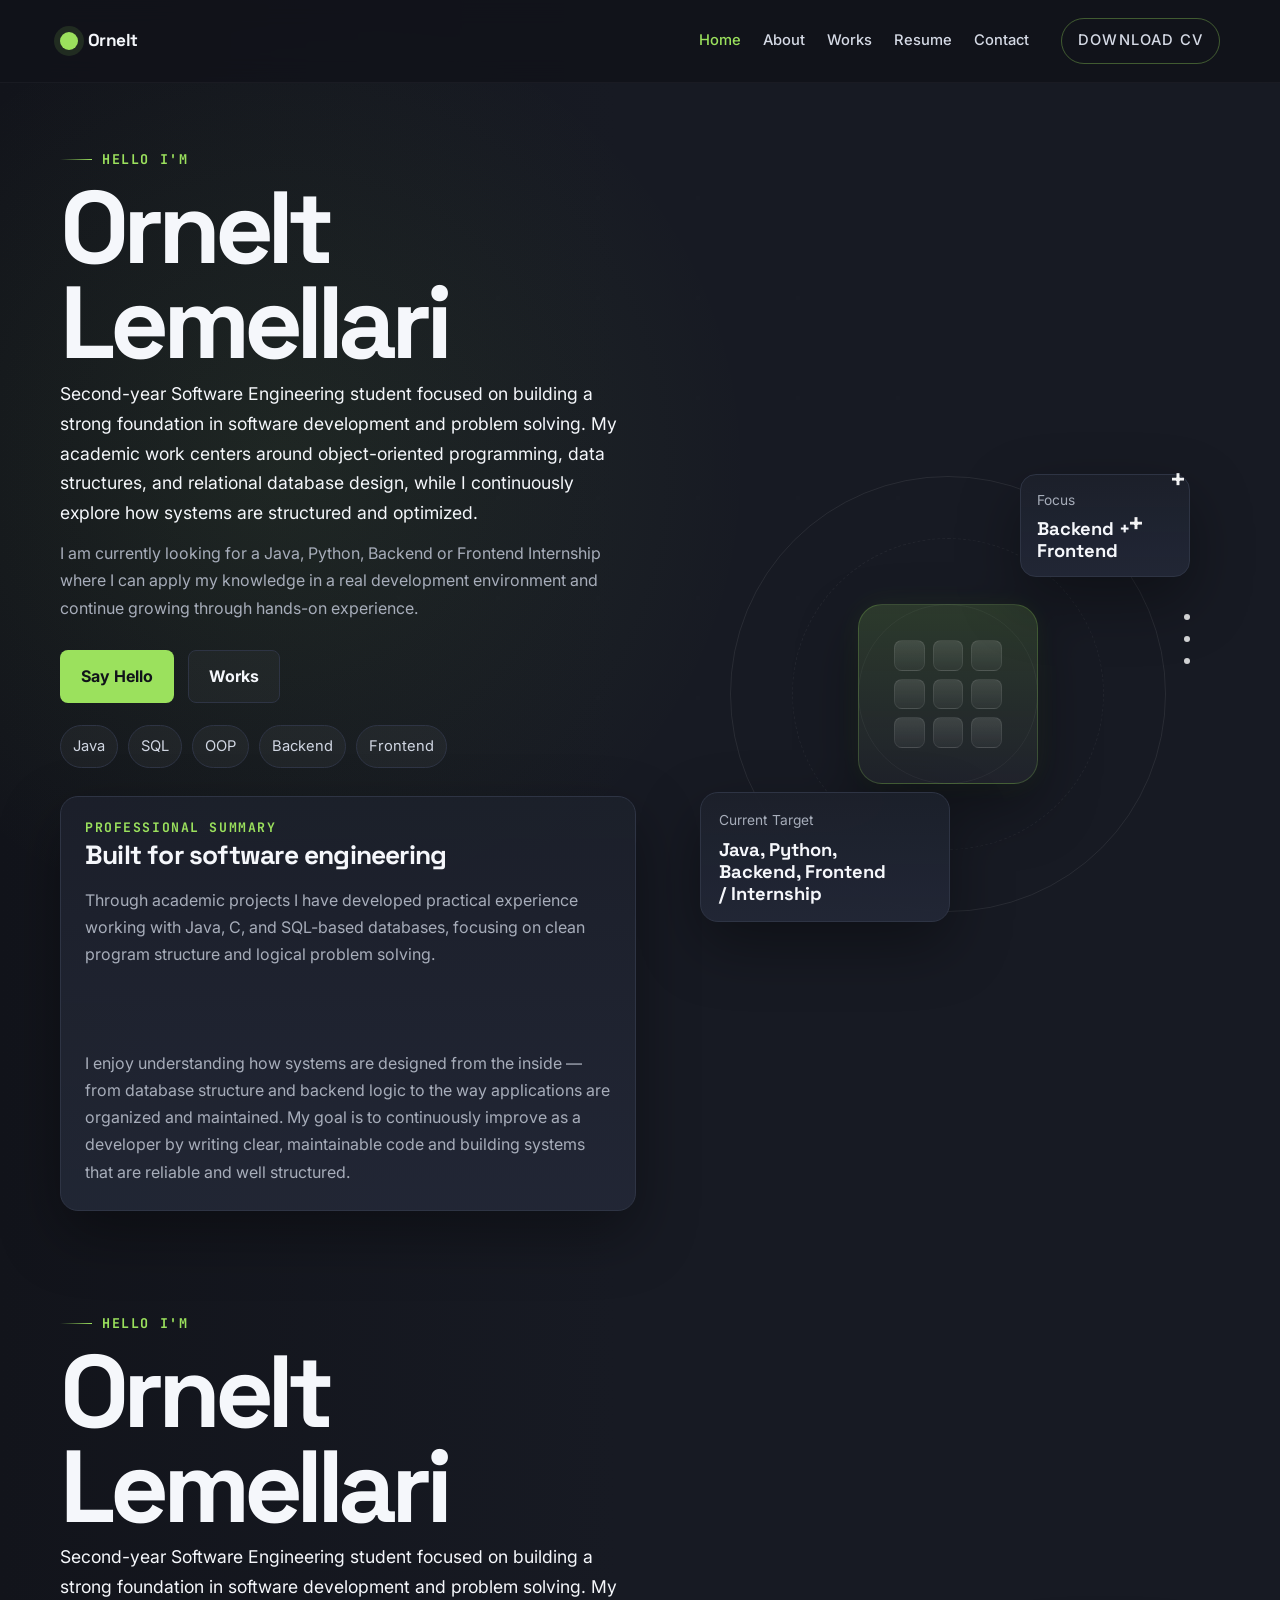
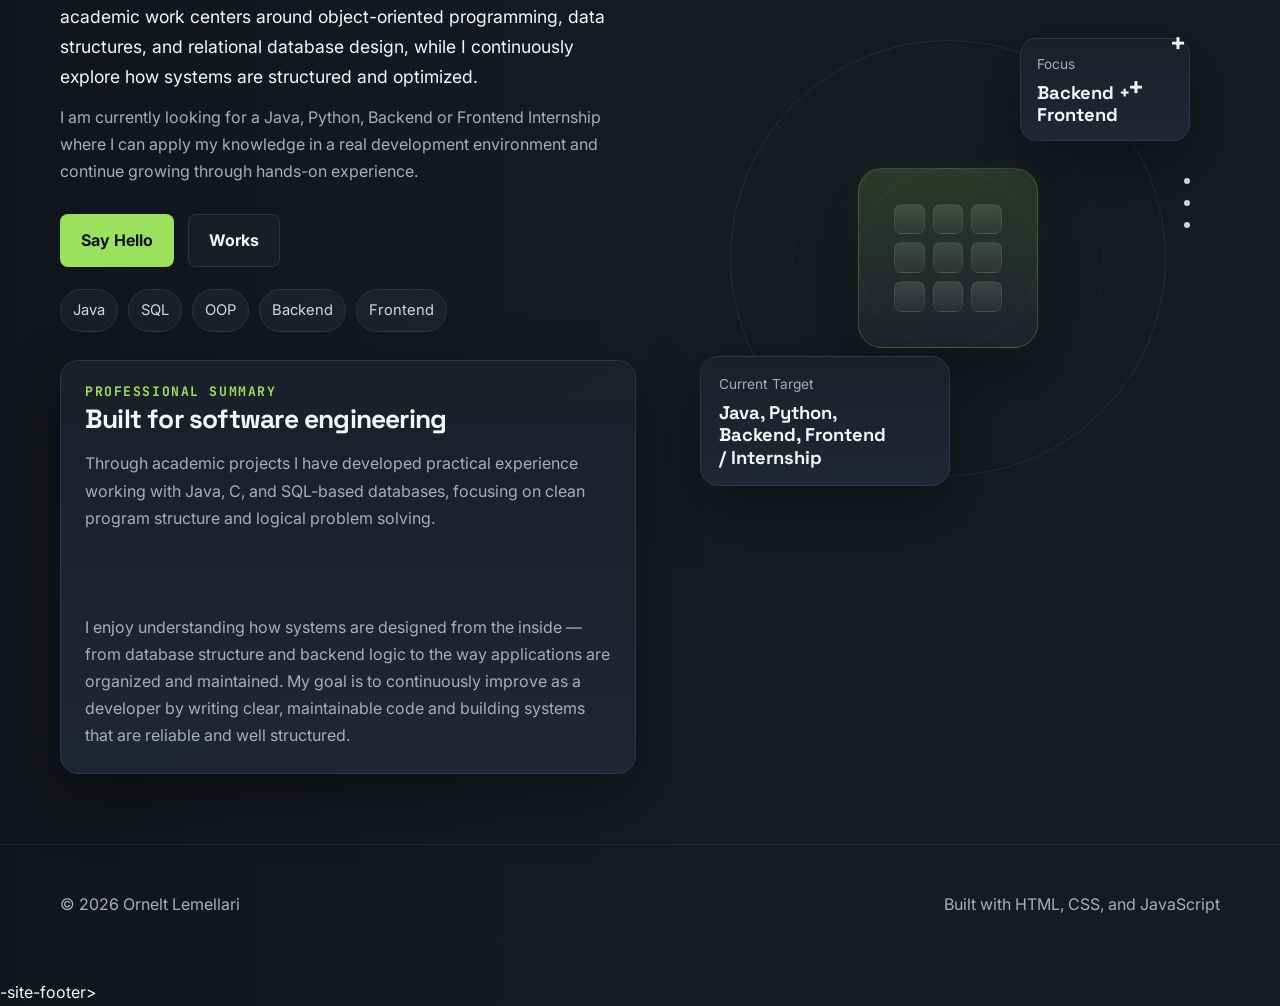
==== index.html @ 7e1f36fd "Add files via upload" ====
<!doctype html><html lang="en"><head><meta charset="utf-8"><meta name="viewport" content="width=device-width,initial-scale=1"><title>Ornelt Lemellari • Software Engineering</title><meta name="description" content="Personal portfolio of Ornelt Lemellari, Software Engineering student."><link rel="preconnect" href="https://fonts.googleapis.com"><link rel="preconnect" href="https://fonts.gstatic.com" crossorigin><link href="https://fonts.googleapis.com/css2?family=Space+Grotesk:wght@500;700;800&family=Inter:wght@400;500;600;700&family=JetBrains+Mono:wght@400;600&display=swap" rel="stylesheet"><link rel="stylesheet" href="styles.css"><script defer src="script.js"></script></head><body data-page="home"><a class="skip-link" href="#main">Skip to content</a><header data-site-header></header><main id="main" class="container"><section class="hero"><div class="hero-grid"><div><p class="eyebrow">Hello I'm</p><h1><span>Ornelt</span><span>Lemellari</span></h1><p class="sub">Second-year Software Engineering student focused on building a strong foundation in software development and problem solving. My academic work centers around object-oriented programming, data structures, and relational database design, while I continuously explore how systems are structured and optimized.</p><p class="lead">I am currently looking for a Java, Python, Backend or Frontend Internship where I can apply my knowledge in a real development environment and continue growing through hands-on experience.</p><div class="hero-actions"><a class="btn btn-primary" href="pages/contact.html">Say Hello</a><a class="btn btn-secondary" href="pages/projects.html">Works</a></div><ul class="hero-tags"><li>Java</li><li>SQL</li><li>OOP</li><li>Backend</li><li>Frontend</li></ul><article class="card summary-card"><div class="section-head"><p class="section-label">Professional Summary</p><h2 class="h2">Built for software engineering</h2></div><p class="copy">Through academic projects I have developed practical experience working with Java, C, and SQL-based databases, focusing on clean program structure and logical problem solving.<br><br><br><br>I enjoy understanding how systems are designed from the inside — from database structure and backend logic to the way applications are organized and maintained. My goal is to continuously improve as a developer by writing clear, maintainable code and building systems that are reliable and well structured.</p></article></div><div class="visual" aria-hidden="true"><div class="visual-orbit"><div class="ring one"></div><div class="ring two"></div><div class="ring three"></div><div class="core"><div class="core-grid"><span></span><span></span><span></span><span></span><span></span><span></span><span></span><span></span><span></span></div></div><div class="floating-card top"><span class="label">Focus</span><span class="value">Backend + Frontend</span></div><div class="floating-card bottom"><span class="label">Current Target</span><span class="value">Java, Python,<br>Backend, Frontend<br>/ Internship</span></div><div class="plus one">+</div><div class="plus two">+</div><div class="dot-col"><span></span><span></span><span></span></div></div></div></div></section></main><footer <!doctype html>
<html lang="en">
  <head>
    <meta charset="utf-8" />
    <meta name="viewport" content="width=device-width,initial-scale=1" />
    <title>Ornelt Lemellari • Software Engineering</title>
    <meta
      name="description"
      content="Personal portfolio of Ornelt Lemellari, Software Engineering student."
    />

    <link rel="preconnect" href="https://fonts.googleapis.com" />
    <link rel="preconnect" href="https://fonts.gstatic.com" crossorigin />
    <link
      href="https://fonts.googleapis.com/css2?family=Space+Grotesk:wght@500;700;800&family=Inter:wght@400;500;600;700&family=JetBrains+Mono:wght@400;600&display=swap"
      rel="stylesheet"
    />

    <link rel="stylesheet" href="styles.css" />
    <script defer src="script.js"></script>
  </head>

  <body data-page="home">
    <a class="skip-link" href="#main">Skip to content</a>

    <header data-site-header></header>

    <main id="main" class="container">
      <section class="hero">
        <div class="hero-grid">
          <div>
            <p class="eyebrow">Hello I'm</p>

            <h1>
              <span>Ornelt</span>
              <span>Lemellari</span>
            </h1>

            <p class="sub">
              Second-year Software Engineering student focused on building a
              strong foundation in software development and problem solving. My
              academic work centers around object-oriented programming, data
              structures, and relational database design, while I continuously
              explore how systems are structured and optimized.
            </p>

            <p class="lead">
              I am currently looking for a Java, Python, Backend or Frontend
              Internship where I can apply my knowledge in a real development
              environment and continue growing through hands-on experience.
            </p>

            <div class="hero-actions">
              <a class="btn btn-primary" href="pages/contact.html">Say Hello</a>
              <a class="btn btn-secondary" href="pages/projects.html">Works</a>
            </div>

            <ul class="hero-tags">
              <li>Java</li>
              <li>SQL</li>
              <li>OOP</li>
              <li>Backend</li>
              <li>Frontend</li>
            </ul>

            <article class="card summary-card">
              <div class="section-head">
                <p class="section-label">Professional Summary</p>
                <h2 class="h2">Built for software engineering</h2>
              </div>

              <p class="copy">
                Through academic projects I have developed practical experience
                working with Java, C, and SQL-based databases, focusing on clean
                program structure and logical problem solving.
                <br /><br /><br /><br />
                I enjoy understanding how systems are designed from the inside —
                from database structure and backend logic to the way
                applications are organized and maintained. My goal is to
                continuously improve as a developer by writing clear,
                maintainable code and building systems that are reliable and
                well structured.
              </p>
            </article>
          </div>

          <div class="visual" aria-hidden="true">
            <div class="visual-orbit">
              <div class="ring one"></div>
              <div class="ring two"></div>
              <div class="ring three"></div>

              <div class="core">
                <div class="core-grid">
                  <span></span>
                  <span></span>
                  <span></span>
                  <span></span>
                  <span></span>
                  <span></span>
                  <span></span>
                  <span></span>
                  <span></span>
                </div>
              </div>

              <div class="floating-card top">
                <span class="label">Focus</span>
                <span class="value">Backend + Frontend</span>
              </div>

              <div class="floating-card bottom">
                <span class="label">Current Target</span>
                <span class="value">
                  Java, Python,<br />
                  Backend, Frontend<br />
                  / Internship
                </span>
              </div>

              <div class="plus one">+</div>
              <div class="plus two">+</div>

              <div class="dot-col">
                <span></span>
                <span></span>
                <span></span>
              </div>
            </div>
          </div>
        </div>
      </section>
    </main>

    <footer data-site-footer></footer>
  </body>
</html>-site-footer></footer></body></html>
---- styles.css ----
:root{--bg:#11131a;--bg2:#171a23;--surface:#1c202b;--surface2:#222736;--text:#f5f7fb;--muted:#a7adba;--line:#2e3444;--lime:#9BE15D;--lime2:#7ddc3f;--shadow:0 24px 60px rgba(0,0,0,.35);--max:1160px;--pad:clamp(18px,3vw,42px)}
*{box-sizing:border-box}html{scroll-behavior:smooth}body{margin:0;min-height:100vh;color:var(--text);background:radial-gradient(circle at 22% 18%,rgba(155,225,93,.08),transparent 20%),linear-gradient(90deg,#12141b 0%,#171a23 48%,#171a23 100%);font:400 16px/1.7 Inter,system-ui,sans-serif;overflow-x:hidden}
body:before{content:"";position:fixed;inset:0;pointer-events:none;background:linear-gradient(transparent 0 96%,rgba(255,255,255,.025) 96% 100%),linear-gradient(90deg,transparent 0 96%,rgba(255,255,255,.018) 96% 100%);background-size:100px 100px;mask-image:radial-gradient(circle at center,black 34%,transparent 86%);opacity:.18}
a{color:inherit}.container{width:min(var(--max),calc(100% - 2*var(--pad)));margin-inline:auto}.skip-link{position:absolute;left:12px;top:12px;z-index:999;padding:10px 12px;border-radius:10px;background:#202532;border:1px solid var(--line);transform:translateY(-220%)}.skip-link:focus{transform:translateY(0)}:focus-visible{outline:2px solid var(--lime);outline-offset:3px}
.site-header{position:sticky;top:0;z-index:30;background:rgba(17,19,26,.84);backdrop-filter:blur(12px);border-bottom:1px solid rgba(255,255,255,.04)}.header{min-height:82px;display:flex;align-items:center;justify-content:space-between;gap:16px}.brand{display:inline-flex;align-items:center;gap:10px;text-decoration:none;font:800 1.08rem/1 "Space Grotesk",Inter,sans-serif;letter-spacing:-.03em}.brand-mark{width:18px;height:18px;border-radius:999px;background:var(--lime);box-shadow:0 0 0 6px rgba(155,225,93,.12)}
.nav{display:flex;align-items:center;gap:22px}.nav a{text-decoration:none;color:#d5dae5;font-size:.92rem;font-weight:500;transition:.2s ease}.nav a:hover,.nav a[aria-current="page"]{color:var(--lime)}.resume-btn{margin-left:10px;display:inline-flex;align-items:center;justify-content:center;min-height:40px;padding:9px 16px;border:1px solid rgba(155,225,93,.35);border-radius:999px;color:var(--text);background:transparent;font-size:.82rem;font-weight:700;text-decoration:none;letter-spacing:.08em;text-transform:uppercase}.resume-btn:hover{background:rgba(155,225,93,.08)}.menu-btn{display:none;border:1px solid var(--line);background:#1b2030;color:var(--text);border-radius:12px;padding:10px 12px}
.hero{padding:58px 0 36px}.hero-grid{display:grid;grid-template-columns:minmax(0,1.02fr) minmax(360px,.98fr);gap:30px;align-items:center}.eyebrow{display:inline-flex;align-items:center;gap:10px;margin:0 0 14px;color:var(--lime);font:700 .84rem/1 "JetBrains Mono",monospace;letter-spacing:.12em;text-transform:uppercase}.eyebrow:before{content:"";width:32px;height:1px;background:linear-gradient(90deg,transparent,var(--lime))}
.hero h1{margin:0 0 8px;font:800 clamp(3.2rem,8vw,6.4rem)/.93 "Space Grotesk",Inter,sans-serif;letter-spacing:-.06em;max-width:8ch}.hero h1 span{display:block}.hero p.sub{margin:0 0 12px;color:var(--text);font-size:1.1rem}.hero p.sub strong{color:var(--lime)}.hero p.lead{margin:0;color:var(--muted);max-width:60ch}
.hero-actions{display:flex;flex-wrap:wrap;gap:14px;margin-top:28px}.btn{display:inline-flex;align-items:center;justify-content:center;min-height:48px;padding:12px 20px;border-radius:8px;text-decoration:none;font-weight:700;transition:.18s ease;border:1px solid transparent}.btn-primary{background:var(--lime);color:#11131a}.btn-primary:hover{background:var(--lime2);transform:translateY(-1px)}.btn-secondary{border-color:var(--line);background:rgba(255,255,255,.03);color:var(--text)}.btn-secondary:hover{border-color:rgba(155,225,93,.34);transform:translateY(-1px)}
.hero-tags{display:flex;flex-wrap:wrap;gap:10px;list-style:none;padding:0;margin:22px 0 0}.hero-tags li{padding:8px 12px;border-radius:999px;background:rgba(255,255,255,.04);border:1px solid var(--line);color:#d0d6e2;font-size:.92rem}
.visual{position:relative;min-height:560px}.visual-orbit{position:absolute;inset:36px 0 0 10px;width:min(520px,100%);height:520px;margin:auto}.ring{position:absolute;border:1px solid rgba(255,255,255,.08);border-radius:50%}.ring.one{inset:42px}.ring.two{inset:104px;border-style:dashed;opacity:.7}.ring.three{inset:170px;opacity:.6}.core{position:absolute;left:50%;top:50%;transform:translate(-50%,-50%);width:180px;height:180px;border-radius:24px;background:linear-gradient(180deg,rgba(155,225,93,.16),rgba(255,255,255,.04));border:1px solid rgba(155,225,93,.22);box-shadow:var(--shadow),0 0 30px rgba(155,225,93,.08);display:grid;place-items:center}.core-grid{width:108px;height:108px;display:grid;grid-template-columns:repeat(3,1fr);gap:8px}.core-grid span{border-radius:8px;background:linear-gradient(180deg,rgba(255,255,255,.12),rgba(255,255,255,.04));border:1px solid rgba(255,255,255,.08)}
.floating-card{position:absolute;border:1px solid var(--line);background:linear-gradient(180deg,rgba(28,32,43,.95),rgba(34,39,54,.98));box-shadow:var(--shadow);color:var(--text)}.floating-card.top{right:18px;top:40px;padding:14px 16px;width:170px;border-radius:16px}.floating-card.bottom{left:12px;bottom:32px;padding:16px 18px;width:250px;border-radius:18px}.floating-card .label{display:block;color:var(--muted);font-size:.86rem}.floating-card .value{display:block;margin-top:6px;font:700 1.15rem/1.2 "Space Grotesk",Inter,sans-serif}
.plus{position:absolute;color:#fff;font-size:1.5rem;font-weight:700;opacity:.95}.plus.one{top:24px;right:22px}.plus.two{top:68px;right:64px}.dot-col{position:absolute;right:18px;top:180px;display:grid;gap:16px}.dot-col span{width:6px;height:6px;border-radius:50%;background:#fff;opacity:.8}
.card{background:linear-gradient(180deg,rgba(28,32,43,.9),rgba(34,39,54,.92));border:1px solid var(--line);border-radius:18px;padding:24px;box-shadow:var(--shadow)}.section{padding:32px 0 24px}.section-head{margin-bottom:16px}.section-label{margin:0 0 7px;color:var(--lime);font:700 .82rem/1 "JetBrains Mono",monospace;text-transform:uppercase;letter-spacing:.12em}.h2{margin:0;font:700 1.65rem/1.12 "Space Grotesk",Inter,sans-serif;letter-spacing:-.03em}.copy{margin:0;color:var(--muted)}.summary-card{margin-top:28px;max-width:780px}
.grid{display:grid;gap:18px}.projects-grid{grid-template-columns:repeat(3,minmax(0,1fr))}.strengths-grid{grid-template-columns:repeat(2,minmax(0,1fr))}.project-card{display:flex;flex-direction:column;gap:14px}.project-top{display:flex;align-items:flex-start;justify-content:space-between;gap:10px}.project-top h3{margin:0;font:700 1.12rem/1.2 "Space Grotesk",Inter,sans-serif}.tag{padding:6px 10px;border-radius:999px;background:rgba(155,225,93,.08);border:1px solid rgba(155,225,93,.16);color:var(--lime);font-size:.8rem;font-weight:700}.project-card p,.info-block p{margin:0;color:#c5ccda}.project-links{display:flex;gap:10px;flex-wrap:wrap}.info-list{display:grid;gap:16px}.info-block h3{margin:0 0 8px;font:700 1rem/1.2 "Space Grotesk",Inter,sans-serif}.strength{padding:15px 16px}
.contact-grid{display:grid;grid-template-columns:1fr 1fr;gap:18px}.form label{display:grid;gap:6px;margin-bottom:12px;color:#e4e8f2;font-weight:500}input,textarea{width:100%;padding:13px 14px;border:1px solid var(--line);border-radius:8px;background:rgba(255,255,255,.03);color:var(--text);font:inherit}textarea{resize:vertical}input::placeholder,textarea::placeholder{color:#7d8698}
.site-footer{margin-top:34px;border-top:1px solid rgba(255,255,255,.06);padding:30px 0 44px;color:var(--muted)}.footer-inner{display:flex;justify-content:space-between;gap:16px}
@media (max-width:1040px){.hero-grid,.projects-grid,.contact-grid,.strengths-grid{grid-template-columns:1fr}.visual{min-height:500px}.visual-orbit{margin-inline:auto}}
@media (max-width:860px){.menu-btn{display:inline-flex}.nav{display:none;position:fixed;inset:82px 0 auto 0;flex-direction:column;align-items:flex-start;gap:12px;padding:18px var(--pad);background:rgba(17,19,26,.98);border-bottom:1px solid rgba(255,255,255,.06)}.nav.open{display:flex}.resume-btn{display:none}.footer-inner{flex-direction:column}.visual-orbit{width:100%;height:420px}.ring.one{inset:30px}.ring.two{inset:84px}.ring.three{inset:136px}.core{width:150px;height:150px}}
---- styles.css ----
:root{--bg:#11131a;--bg2:#171a23;--surface:#1c202b;--surface2:#222736;--text:#f5f7fb;--muted:#a7adba;--line:#2e3444;--lime:#9BE15D;--lime2:#7ddc3f;--shadow:0 24px 60px rgba(0,0,0,.35);--max:1160px;--pad:clamp(18px,3vw,42px)}
*{box-sizing:border-box}html{scroll-behavior:smooth}body{margin:0;min-height:100vh;color:var(--text);background:radial-gradient(circle at 22% 18%,rgba(155,225,93,.08),transparent 20%),linear-gradient(90deg,#12141b 0%,#171a23 48%,#171a23 100%);font:400 16px/1.7 Inter,system-ui,sans-serif;overflow-x:hidden}
body:before{content:"";position:fixed;inset:0;pointer-events:none;background:linear-gradient(transparent 0 96%,rgba(255,255,255,.025) 96% 100%),linear-gradient(90deg,transparent 0 96%,rgba(255,255,255,.018) 96% 100%);background-size:100px 100px;mask-image:radial-gradient(circle at center,black 34%,transparent 86%);opacity:.18}
a{color:inherit}.container{width:min(var(--max),calc(100% - 2*var(--pad)));margin-inline:auto}.skip-link{position:absolute;left:12px;top:12px;z-index:999;padding:10px 12px;border-radius:10px;background:#202532;border:1px solid var(--line);transform:translateY(-220%)}.skip-link:focus{transform:translateY(0)}:focus-visible{outline:2px solid var(--lime);outline-offset:3px}
.site-header{position:sticky;top:0;z-index:30;background:rgba(17,19,26,.84);backdrop-filter:blur(12px);border-bottom:1px solid rgba(255,255,255,.04)}.header{min-height:82px;display:flex;align-items:center;justify-content:space-between;gap:16px}.brand{display:inline-flex;align-items:center;gap:10px;text-decoration:none;font:800 1.08rem/1 "Space Grotesk",Inter,sans-serif;letter-spacing:-.03em}.brand-mark{width:18px;height:18px;border-radius:999px;background:var(--lime);box-shadow:0 0 0 6px rgba(155,225,93,.12)}
.nav{display:flex;align-items:center;gap:22px}.nav a{text-decoration:none;color:#d5dae5;font-size:.92rem;font-weight:500;transition:.2s ease}.nav a:hover,.nav a[aria-current="page"]{color:var(--lime)}.resume-btn{margin-left:10px;display:inline-flex;align-items:center;justify-content:center;min-height:40px;padding:9px 16px;border:1px solid rgba(155,225,93,.35);border-radius:999px;color:var(--text);background:transparent;font-size:.82rem;font-weight:700;text-decoration:none;letter-spacing:.08em;text-transform:uppercase}.resume-btn:hover{background:rgba(155,225,93,.08)}.menu-btn{display:none;border:1px solid var(--line);background:#1b2030;color:var(--text);border-radius:12px;padding:10px 12px}
.hero{padding:58px 0 36px}.hero-grid{display:grid;grid-template-columns:minmax(0,1.02fr) minmax(360px,.98fr);gap:30px;align-items:center}.eyebrow{display:inline-flex;align-items:center;gap:10px;margin:0 0 14px;color:var(--lime);font:700 .84rem/1 "JetBrains Mono",monospace;letter-spacing:.12em;text-transform:uppercase}.eyebrow:before{content:"";width:32px;height:1px;background:linear-gradient(90deg,transparent,var(--lime))}
.hero h1{margin:0 0 8px;font:800 clamp(3.2rem,8vw,6.4rem)/.93 "Space Grotesk",Inter,sans-serif;letter-spacing:-.06em;max-width:8ch}.hero h1 span{display:block}.hero p.sub{margin:0 0 12px;color:var(--text);font-size:1.1rem}.hero p.sub strong{color:var(--lime)}.hero p.lead{margin:0;color:var(--muted);max-width:60ch}
.hero-actions{display:flex;flex-wrap:wrap;gap:14px;margin-top:28px}.btn{display:inline-flex;align-items:center;justify-content:center;min-height:48px;padding:12px 20px;border-radius:8px;text-decoration:none;font-weight:700;transition:.18s ease;border:1px solid transparent}.btn-primary{background:var(--lime);color:#11131a}.btn-primary:hover{background:var(--lime2);transform:translateY(-1px)}.btn-secondary{border-color:var(--line);background:rgba(255,255,255,.03);color:var(--text)}.btn-secondary:hover{border-color:rgba(155,225,93,.34);transform:translateY(-1px)}
.hero-tags{display:flex;flex-wrap:wrap;gap:10px;list-style:none;padding:0;margin:22px 0 0}.hero-tags li{padding:8px 12px;border-radius:999px;background:rgba(255,255,255,.04);border:1px solid var(--line);color:#d0d6e2;font-size:.92rem}
.visual{position:relative;min-height:560px}.visual-orbit{position:absolute;inset:36px 0 0 10px;width:min(520px,100%);height:520px;margin:auto}.ring{position:absolute;border:1px solid rgba(255,255,255,.08);border-radius:50%}.ring.one{inset:42px}.ring.two{inset:104px;border-style:dashed;opacity:.7}.ring.three{inset:170px;opacity:.6}.core{position:absolute;left:50%;top:50%;transform:translate(-50%,-50%);width:180px;height:180px;border-radius:24px;background:linear-gradient(180deg,rgba(155,225,93,.16),rgba(255,255,255,.04));border:1px solid rgba(155,225,93,.22);box-shadow:var(--shadow),0 0 30px rgba(155,225,93,.08);display:grid;place-items:center}.core-grid{width:108px;height:108px;display:grid;grid-template-columns:repeat(3,1fr);gap:8px}.core-grid span{border-radius:8px;background:linear-gradient(180deg,rgba(255,255,255,.12),rgba(255,255,255,.04));border:1px solid rgba(255,255,255,.08)}
.floating-card{position:absolute;border:1px solid var(--line);background:linear-gradient(180deg,rgba(28,32,43,.95),rgba(34,39,54,.98));box-shadow:var(--shadow);color:var(--text)}.floating-card.top{right:18px;top:40px;padding:14px 16px;width:170px;border-radius:16px}.floating-card.bottom{left:12px;bottom:32px;padding:16px 18px;width:250px;border-radius:18px}.floating-card .label{display:block;color:var(--muted);font-size:.86rem}.floating-card .value{display:block;margin-top:6px;font:700 1.15rem/1.2 "Space Grotesk",Inter,sans-serif}
.plus{position:absolute;color:#fff;font-size:1.5rem;font-weight:700;opacity:.95}.plus.one{top:24px;right:22px}.plus.two{top:68px;right:64px}.dot-col{position:absolute;right:18px;top:180px;display:grid;gap:16px}.dot-col span{width:6px;height:6px;border-radius:50%;background:#fff;opacity:.8}
.card{background:linear-gradient(180deg,rgba(28,32,43,.9),rgba(34,39,54,.92));border:1px solid var(--line);border-radius:18px;padding:24px;box-shadow:var(--shadow)}.section{padding:32px 0 24px}.section-head{margin-bottom:16px}.section-label{margin:0 0 7px;color:var(--lime);font:700 .82rem/1 "JetBrains Mono",monospace;text-transform:uppercase;letter-spacing:.12em}.h2{margin:0;font:700 1.65rem/1.12 "Space Grotesk",Inter,sans-serif;letter-spacing:-.03em}.copy{margin:0;color:var(--muted)}.summary-card{margin-top:28px;max-width:780px}
.grid{display:grid;gap:18px}.projects-grid{grid-template-columns:repeat(3,minmax(0,1fr))}.strengths-grid{grid-template-columns:repeat(2,minmax(0,1fr))}.project-card{display:flex;flex-direction:column;gap:14px}.project-top{display:flex;align-items:flex-start;justify-content:space-between;gap:10px}.project-top h3{margin:0;font:700 1.12rem/1.2 "Space Grotesk",Inter,sans-serif}.tag{padding:6px 10px;border-radius:999px;background:rgba(155,225,93,.08);border:1px solid rgba(155,225,93,.16);color:var(--lime);font-size:.8rem;font-weight:700}.project-card p,.info-block p{margin:0;color:#c5ccda}.project-links{display:flex;gap:10px;flex-wrap:wrap}.info-list{display:grid;gap:16px}.info-block h3{margin:0 0 8px;font:700 1rem/1.2 "Space Grotesk",Inter,sans-serif}.strength{padding:15px 16px}
.contact-grid{display:grid;grid-template-columns:1fr 1fr;gap:18px}.form label{display:grid;gap:6px;margin-bottom:12px;color:#e4e8f2;font-weight:500}input,textarea{width:100%;padding:13px 14px;border:1px solid var(--line);border-radius:8px;background:rgba(255,255,255,.03);color:var(--text);font:inherit}textarea{resize:vertical}input::placeholder,textarea::placeholder{color:#7d8698}
.site-footer{margin-top:34px;border-top:1px solid rgba(255,255,255,.06);padding:30px 0 44px;color:var(--muted)}.footer-inner{display:flex;justify-content:space-between;gap:16px}
@media (max-width:1040px){.hero-grid,.projects-grid,.contact-grid,.strengths-grid{grid-template-columns:1fr}.visual{min-height:500px}.visual-orbit{margin-inline:auto}}
@media (max-width:860px){.menu-btn{display:inline-flex}.nav{display:none;position:fixed;inset:82px 0 auto 0;flex-direction:column;align-items:flex-start;gap:12px;padding:18px var(--pad);background:rgba(17,19,26,.98);border-bottom:1px solid rgba(255,255,255,.06)}.nav.open{display:flex}.resume-btn{display:none}.footer-inner{flex-direction:column}.visual-orbit{width:100%;height:420px}.ring.one{inset:30px}.ring.two{inset:84px}.ring.three{inset:136px}.core{width:150px;height:150px}}
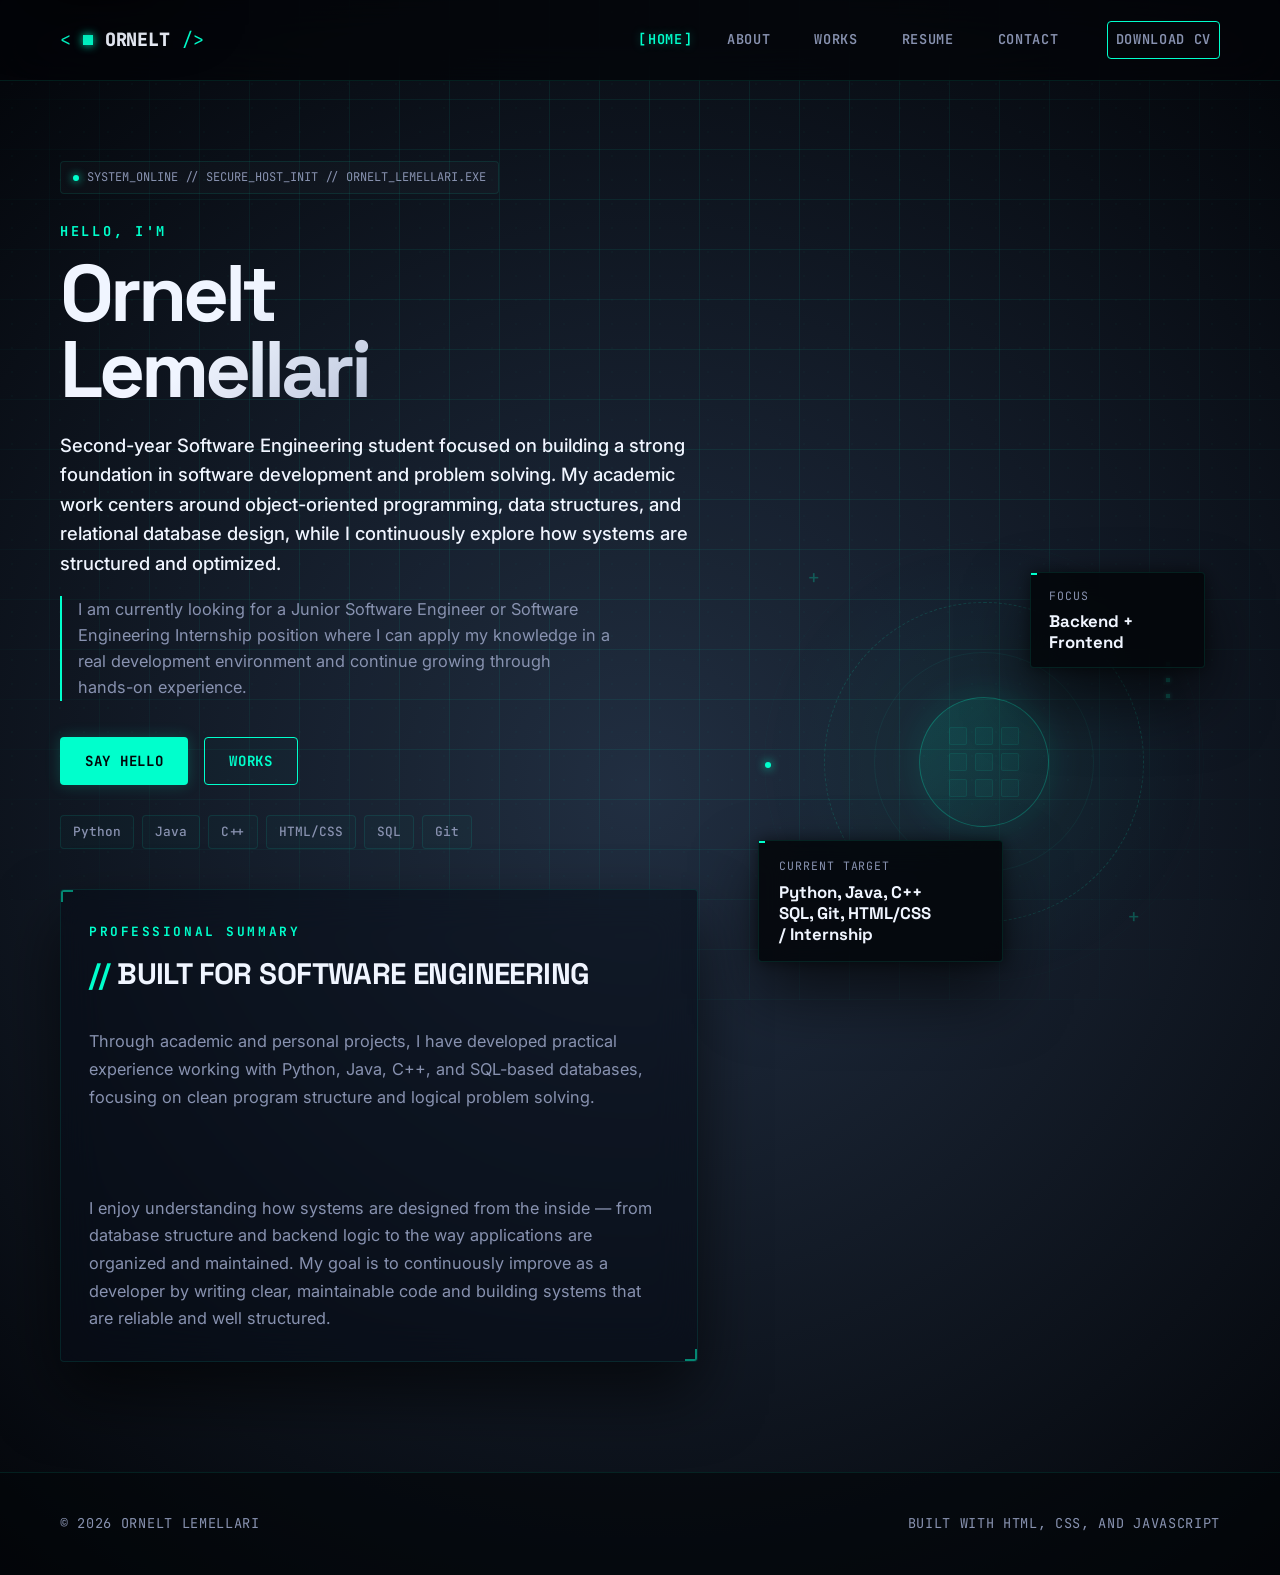
==== commit 0b1d3798: "Upgrade portfolio: futuristic neon theme, CV sync, and new projects" ====
--- a/index.html
+++ b/index.html
@@ -1,137 +1,143 @@
-<!doctype html><html lang="en"><head><meta charset="utf-8"><meta name="viewport" content="width=device-width,initial-scale=1"><title>Ornelt Lemellari • Software Engineering</title><meta name="description" content="Personal portfolio of Ornelt Lemellari, Software Engineering student."><link rel="preconnect" href="https://fonts.googleapis.com"><link rel="preconnect" href="https://fonts.gstatic.com" crossorigin><link href="https://fonts.googleapis.com/css2?family=Space+Grotesk:wght@500;700;800&family=Inter:wght@400;500;600;700&family=JetBrains+Mono:wght@400;600&display=swap" rel="stylesheet"><link rel="stylesheet" href="styles.css"><script defer src="script.js"></script></head><body data-page="home"><a class="skip-link" href="#main">Skip to content</a><header data-site-header></header><main id="main" class="container"><section class="hero"><div class="hero-grid"><div><p class="eyebrow">Hello I'm</p><h1><span>Ornelt</span><span>Lemellari</span></h1><p class="sub">Second-year Software Engineering student focused on building a strong foundation in software development and problem solving. My academic work centers around object-oriented programming, data structures, and relational database design, while I continuously explore how systems are structured and optimized.</p><p class="lead">I am currently looking for a Java, Python, Backend or Frontend Internship where I can apply my knowledge in a real development environment and continue growing through hands-on experience.</p><div class="hero-actions"><a class="btn btn-primary" href="pages/contact.html">Say Hello</a><a class="btn btn-secondary" href="pages/projects.html">Works</a></div><ul class="hero-tags"><li>Java</li><li>SQL</li><li>OOP</li><li>Backend</li><li>Frontend</li></ul><article class="card summary-card"><div class="section-head"><p class="section-label">Professional Summary</p><h2 class="h2">Built for software engineering</h2></div><p class="copy">Through academic projects I have developed practical experience working with Java, C, and SQL-based databases, focusing on clean program structure and logical problem solving.<br><br><br><br>I enjoy understanding how systems are designed from the inside — from database structure and backend logic to the way applications are organized and maintained. My goal is to continuously improve as a developer by writing clear, maintainable code and building systems that are reliable and well structured.</p></article></div><div class="visual" aria-hidden="true"><div class="visual-orbit"><div class="ring one"></div><div class="ring two"></div><div class="ring three"></div><div class="core"><div class="core-grid"><span></span><span></span><span></span><span></span><span></span><span></span><span></span><span></span><span></span></div></div><div class="floating-card top"><span class="label">Focus</span><span class="value">Backend + Frontend</span></div><div class="floating-card bottom"><span class="label">Current Target</span><span class="value">Java, Python,<br>Backend, Frontend<br>/ Internship</span></div><div class="plus one">+</div><div class="plus two">+</div><div class="dot-col"><span></span><span></span><span></span></div></div></div></div></section></main><footer <!doctype html>
-<html lang="en">
-  <head>
-    <meta charset="utf-8" />
-    <meta name="viewport" content="width=device-width,initial-scale=1" />
-    <title>Ornelt Lemellari • Software Engineering</title>
-    <meta
-      name="description"
-      content="Personal portfolio of Ornelt Lemellari, Software Engineering student."
-    />
-
-    <link rel="preconnect" href="https://fonts.googleapis.com" />
-    <link rel="preconnect" href="https://fonts.gstatic.com" crossorigin />
-    <link
-      href="https://fonts.googleapis.com/css2?family=Space+Grotesk:wght@500;700;800&family=Inter:wght@400;500;600;700&family=JetBrains+Mono:wght@400;600&display=swap"
-      rel="stylesheet"
-    />
-
-    <link rel="stylesheet" href="styles.css" />
-    <script defer src="script.js"></script>
-  </head>
-
-  <body data-page="home">
-    <a class="skip-link" href="#main">Skip to content</a>
-
-    <header data-site-header></header>
-
-    <main id="main" class="container">
-      <section class="hero">
-        <div class="hero-grid">
-          <div>
-            <p class="eyebrow">Hello I'm</p>
-
-            <h1>
-              <span>Ornelt</span>
-              <span>Lemellari</span>
-            </h1>
-
-            <p class="sub">
-              Second-year Software Engineering student focused on building a
-              strong foundation in software development and problem solving. My
-              academic work centers around object-oriented programming, data
-              structures, and relational database design, while I continuously
-              explore how systems are structured and optimized.
-            </p>
-
-            <p class="lead">
-              I am currently looking for a Java, Python, Backend or Frontend
-              Internship where I can apply my knowledge in a real development
-              environment and continue growing through hands-on experience.
-            </p>
-
-            <div class="hero-actions">
-              <a class="btn btn-primary" href="pages/contact.html">Say Hello</a>
-              <a class="btn btn-secondary" href="pages/projects.html">Works</a>
-            </div>
-
-            <ul class="hero-tags">
-              <li>Java</li>
-              <li>SQL</li>
-              <li>OOP</li>
-              <li>Backend</li>
-              <li>Frontend</li>
-            </ul>
-
-            <article class="card summary-card">
-              <div class="section-head">
-                <p class="section-label">Professional Summary</p>
-                <h2 class="h2">Built for software engineering</h2>
-              </div>
-
-              <p class="copy">
-                Through academic projects I have developed practical experience
-                working with Java, C, and SQL-based databases, focusing on clean
-                program structure and logical problem solving.
-                <br /><br /><br /><br />
-                I enjoy understanding how systems are designed from the inside —
-                from database structure and backend logic to the way
-                applications are organized and maintained. My goal is to
-                continuously improve as a developer by writing clear,
-                maintainable code and building systems that are reliable and
-                well structured.
-              </p>
-            </article>
-          </div>
-
-          <div class="visual" aria-hidden="true">
-            <div class="visual-orbit">
-              <div class="ring one"></div>
-              <div class="ring two"></div>
-              <div class="ring three"></div>
-
-              <div class="core">
-                <div class="core-grid">
-                  <span></span>
-                  <span></span>
-                  <span></span>
-                  <span></span>
-                  <span></span>
-                  <span></span>
-                  <span></span>
-                  <span></span>
-                  <span></span>
-                </div>
-              </div>
-
-              <div class="floating-card top">
-                <span class="label">Focus</span>
-                <span class="value">Backend + Frontend</span>
-              </div>
-
-              <div class="floating-card bottom">
-                <span class="label">Current Target</span>
-                <span class="value">
-                  Java, Python,<br />
-                  Backend, Frontend<br />
-                  / Internship
-                </span>
-              </div>
-
-              <div class="plus one">+</div>
-              <div class="plus two">+</div>
-
-              <div class="dot-col">
-                <span></span>
-                <span></span>
-                <span></span>
-              </div>
-            </div>
-          </div>
-        </div>
-      </section>
-    </main>
-
-    <footer data-site-footer></footer>
-  </body>
-</html>-site-footer></footer></body></html>+<!doctype html>
+<html lang="en">
+  <head>
+    <meta charset="utf-8" />
+    <meta name="viewport" content="width=device-width,initial-scale=1" />
+    <title>Ornelt Lemellari • Software Engineering</title>
+    <meta
+      name="description"
+      content="Personal portfolio of Ornelt Lemellari, Software Engineering student."
+    />
+
+    <link rel="preconnect" href="https://fonts.googleapis.com" />
+    <link rel="preconnect" href="https://fonts.gstatic.com" crossorigin />
+    <link
+      href="https://fonts.googleapis.com/css2?family=Space+Grotesk:wght@500;700;800&family=Inter:wght@400;500;600;700&family=JetBrains+Mono:wght@400;600&display=swap"
+      rel="stylesheet"
+    />
+
+    <link rel="stylesheet" href="styles.css" />
+    <script defer src="script.js"></script>
+  </head>
+
+  <body data-page="home">
+    <a class="skip-link" href="#main">Skip to content</a>
+
+    <header data-site-header></header>
+
+    <main id="main" class="container">
+      <section class="hero">
+        <div class="hero-grid">
+          <div>
+            <div class="tech-readout">
+              <span class="pulse-dot"></span> SYSTEM_ONLINE // SECURE_HOST_INIT // ORNELT_LEMELLARI.EXE
+            </div>
+
+            <p class="eyebrow">Hello, I'm</p>
+
+            <h1>
+              <span>Ornelt</span>
+              <span>Lemellari</span>
+            </h1>
+
+            <p class="sub">
+              Second-year Software Engineering student focused on building a
+              strong foundation in software development and problem solving. My
+              academic work centers around object-oriented programming, data
+              structures, and relational database design, while I continuously
+              explore how systems are structured and optimized.
+            </p>
+
+            <p class="lead">
+              I am currently looking for a Junior Software Engineer or Software 
+              Engineering Internship position where I can apply my knowledge in 
+              a real development environment and continue growing through hands-on experience.
+            </p>
+
+            <div class="hero-actions">
+              <a class="btn btn-primary" href="pages/contact.html">Say Hello</a>
+              <a class="btn btn-secondary" href="pages/projects.html">Works</a>
+            </div>
+
+            <ul class="hero-tags">
+              <li>Python</li>
+              <li>Java</li>
+              <li>C++</li>
+              <li>HTML/CSS</li>
+              <li>SQL</li>
+              <li>Git</li>
+            </ul>
+
+            <article class="card summary-card">
+              <div class="card-scanner"></div>
+              <div class="section-head">
+                <p class="section-label">Professional Summary</p>
+                <h2 class="h2">Built for software engineering</h2>
+              </div>
+
+              <p class="copy">
+                Through academic and personal projects, I have developed practical experience
+                working with Python, Java, C++, and SQL-based databases, focusing on clean
+                program structure and logical problem solving.
+                <br /><br /><br /><br />
+                I enjoy understanding how systems are designed from the inside —
+                from database structure and backend logic to the way
+                applications are organized and maintained. My goal is to
+                continuously improve as a developer by writing clear,
+                maintainable code and building systems that are reliable and
+                well structured.
+              </p>
+            </article>
+          </div>
+
+          <div class="visual" aria-hidden="true">
+            <div class="visual-orbit">
+              <div class="ring one"></div>
+              <div class="ring two"></div>
+              <div class="ring three"></div>
+
+              <div class="core">
+                <div class="core-grid">
+                  <span></span>
+                  <span></span>
+                  <span></span>
+                  <span></span>
+                  <span></span>
+                  <span></span>
+                  <span></span>
+                  <span></span>
+                  <span></span>
+                </div>
+              </div>
+
+              <div class="floating-card top">
+                <span class="label">Focus</span>
+                <span class="value">Backend + Frontend</span>
+              </div>
+
+              <div class="floating-card bottom">
+                <span class="label">Current Target</span>
+                <span class="value">
+                  Python, Java, C++<br />
+                  SQL, Git, HTML/CSS<br />
+                  / Internship
+                </span>
+              </div>
+
+              <div class="plus one">+</div>
+              <div class="plus two">+</div>
+
+              <div class="dot-col">
+                <span></span>
+                <span></span>
+                <span></span>
+              </div>
+            </div>
+          </div>
+        </div>
+      </section>
+    </main>
+
+    <footer data-site-footer></footer>
+  </body>
+</html>
--- a/styles.css
+++ b/styles.css
@@ -1,20 +1,1254 @@
-
-:root{--bg:#11131a;--bg2:#171a23;--surface:#1c202b;--surface2:#222736;--text:#f5f7fb;--muted:#a7adba;--line:#2e3444;--lime:#9BE15D;--lime2:#7ddc3f;--shadow:0 24px 60px rgba(0,0,0,.35);--max:1160px;--pad:clamp(18px,3vw,42px)}
-*{box-sizing:border-box}html{scroll-behavior:smooth}body{margin:0;min-height:100vh;color:var(--text);background:radial-gradient(circle at 22% 18%,rgba(155,225,93,.08),transparent 20%),linear-gradient(90deg,#12141b 0%,#171a23 48%,#171a23 100%);font:400 16px/1.7 Inter,system-ui,sans-serif;overflow-x:hidden}
-body:before{content:"";position:fixed;inset:0;pointer-events:none;background:linear-gradient(transparent 0 96%,rgba(255,255,255,.025) 96% 100%),linear-gradient(90deg,transparent 0 96%,rgba(255,255,255,.018) 96% 100%);background-size:100px 100px;mask-image:radial-gradient(circle at center,black 34%,transparent 86%);opacity:.18}
-a{color:inherit}.container{width:min(var(--max),calc(100% - 2*var(--pad)));margin-inline:auto}.skip-link{position:absolute;left:12px;top:12px;z-index:999;padding:10px 12px;border-radius:10px;background:#202532;border:1px solid var(--line);transform:translateY(-220%)}.skip-link:focus{transform:translateY(0)}:focus-visible{outline:2px solid var(--lime);outline-offset:3px}
-.site-header{position:sticky;top:0;z-index:30;background:rgba(17,19,26,.84);backdrop-filter:blur(12px);border-bottom:1px solid rgba(255,255,255,.04)}.header{min-height:82px;display:flex;align-items:center;justify-content:space-between;gap:16px}.brand{display:inline-flex;align-items:center;gap:10px;text-decoration:none;font:800 1.08rem/1 "Space Grotesk",Inter,sans-serif;letter-spacing:-.03em}.brand-mark{width:18px;height:18px;border-radius:999px;background:var(--lime);box-shadow:0 0 0 6px rgba(155,225,93,.12)}
-.nav{display:flex;align-items:center;gap:22px}.nav a{text-decoration:none;color:#d5dae5;font-size:.92rem;font-weight:500;transition:.2s ease}.nav a:hover,.nav a[aria-current="page"]{color:var(--lime)}.resume-btn{margin-left:10px;display:inline-flex;align-items:center;justify-content:center;min-height:40px;padding:9px 16px;border:1px solid rgba(155,225,93,.35);border-radius:999px;color:var(--text);background:transparent;font-size:.82rem;font-weight:700;text-decoration:none;letter-spacing:.08em;text-transform:uppercase}.resume-btn:hover{background:rgba(155,225,93,.08)}.menu-btn{display:none;border:1px solid var(--line);background:#1b2030;color:var(--text);border-radius:12px;padding:10px 12px}
-.hero{padding:58px 0 36px}.hero-grid{display:grid;grid-template-columns:minmax(0,1.02fr) minmax(360px,.98fr);gap:30px;align-items:center}.eyebrow{display:inline-flex;align-items:center;gap:10px;margin:0 0 14px;color:var(--lime);font:700 .84rem/1 "JetBrains Mono",monospace;letter-spacing:.12em;text-transform:uppercase}.eyebrow:before{content:"";width:32px;height:1px;background:linear-gradient(90deg,transparent,var(--lime))}
-.hero h1{margin:0 0 8px;font:800 clamp(3.2rem,8vw,6.4rem)/.93 "Space Grotesk",Inter,sans-serif;letter-spacing:-.06em;max-width:8ch}.hero h1 span{display:block}.hero p.sub{margin:0 0 12px;color:var(--text);font-size:1.1rem}.hero p.sub strong{color:var(--lime)}.hero p.lead{margin:0;color:var(--muted);max-width:60ch}
-.hero-actions{display:flex;flex-wrap:wrap;gap:14px;margin-top:28px}.btn{display:inline-flex;align-items:center;justify-content:center;min-height:48px;padding:12px 20px;border-radius:8px;text-decoration:none;font-weight:700;transition:.18s ease;border:1px solid transparent}.btn-primary{background:var(--lime);color:#11131a}.btn-primary:hover{background:var(--lime2);transform:translateY(-1px)}.btn-secondary{border-color:var(--line);background:rgba(255,255,255,.03);color:var(--text)}.btn-secondary:hover{border-color:rgba(155,225,93,.34);transform:translateY(-1px)}
-.hero-tags{display:flex;flex-wrap:wrap;gap:10px;list-style:none;padding:0;margin:22px 0 0}.hero-tags li{padding:8px 12px;border-radius:999px;background:rgba(255,255,255,.04);border:1px solid var(--line);color:#d0d6e2;font-size:.92rem}
-.visual{position:relative;min-height:560px}.visual-orbit{position:absolute;inset:36px 0 0 10px;width:min(520px,100%);height:520px;margin:auto}.ring{position:absolute;border:1px solid rgba(255,255,255,.08);border-radius:50%}.ring.one{inset:42px}.ring.two{inset:104px;border-style:dashed;opacity:.7}.ring.three{inset:170px;opacity:.6}.core{position:absolute;left:50%;top:50%;transform:translate(-50%,-50%);width:180px;height:180px;border-radius:24px;background:linear-gradient(180deg,rgba(155,225,93,.16),rgba(255,255,255,.04));border:1px solid rgba(155,225,93,.22);box-shadow:var(--shadow),0 0 30px rgba(155,225,93,.08);display:grid;place-items:center}.core-grid{width:108px;height:108px;display:grid;grid-template-columns:repeat(3,1fr);gap:8px}.core-grid span{border-radius:8px;background:linear-gradient(180deg,rgba(255,255,255,.12),rgba(255,255,255,.04));border:1px solid rgba(255,255,255,.08)}
-.floating-card{position:absolute;border:1px solid var(--line);background:linear-gradient(180deg,rgba(28,32,43,.95),rgba(34,39,54,.98));box-shadow:var(--shadow);color:var(--text)}.floating-card.top{right:18px;top:40px;padding:14px 16px;width:170px;border-radius:16px}.floating-card.bottom{left:12px;bottom:32px;padding:16px 18px;width:250px;border-radius:18px}.floating-card .label{display:block;color:var(--muted);font-size:.86rem}.floating-card .value{display:block;margin-top:6px;font:700 1.15rem/1.2 "Space Grotesk",Inter,sans-serif}
-.plus{position:absolute;color:#fff;font-size:1.5rem;font-weight:700;opacity:.95}.plus.one{top:24px;right:22px}.plus.two{top:68px;right:64px}.dot-col{position:absolute;right:18px;top:180px;display:grid;gap:16px}.dot-col span{width:6px;height:6px;border-radius:50%;background:#fff;opacity:.8}
-.card{background:linear-gradient(180deg,rgba(28,32,43,.9),rgba(34,39,54,.92));border:1px solid var(--line);border-radius:18px;padding:24px;box-shadow:var(--shadow)}.section{padding:32px 0 24px}.section-head{margin-bottom:16px}.section-label{margin:0 0 7px;color:var(--lime);font:700 .82rem/1 "JetBrains Mono",monospace;text-transform:uppercase;letter-spacing:.12em}.h2{margin:0;font:700 1.65rem/1.12 "Space Grotesk",Inter,sans-serif;letter-spacing:-.03em}.copy{margin:0;color:var(--muted)}.summary-card{margin-top:28px;max-width:780px}
-.grid{display:grid;gap:18px}.projects-grid{grid-template-columns:repeat(3,minmax(0,1fr))}.strengths-grid{grid-template-columns:repeat(2,minmax(0,1fr))}.project-card{display:flex;flex-direction:column;gap:14px}.project-top{display:flex;align-items:flex-start;justify-content:space-between;gap:10px}.project-top h3{margin:0;font:700 1.12rem/1.2 "Space Grotesk",Inter,sans-serif}.tag{padding:6px 10px;border-radius:999px;background:rgba(155,225,93,.08);border:1px solid rgba(155,225,93,.16);color:var(--lime);font-size:.8rem;font-weight:700}.project-card p,.info-block p{margin:0;color:#c5ccda}.project-links{display:flex;gap:10px;flex-wrap:wrap}.info-list{display:grid;gap:16px}.info-block h3{margin:0 0 8px;font:700 1rem/1.2 "Space Grotesk",Inter,sans-serif}.strength{padding:15px 16px}
-.contact-grid{display:grid;grid-template-columns:1fr 1fr;gap:18px}.form label{display:grid;gap:6px;margin-bottom:12px;color:#e4e8f2;font-weight:500}input,textarea{width:100%;padding:13px 14px;border:1px solid var(--line);border-radius:8px;background:rgba(255,255,255,.03);color:var(--text);font:inherit}textarea{resize:vertical}input::placeholder,textarea::placeholder{color:#7d8698}
-.site-footer{margin-top:34px;border-top:1px solid rgba(255,255,255,.06);padding:30px 0 44px;color:var(--muted)}.footer-inner{display:flex;justify-content:space-between;gap:16px}
-@media (max-width:1040px){.hero-grid,.projects-grid,.contact-grid,.strengths-grid{grid-template-columns:1fr}.visual{min-height:500px}.visual-orbit{margin-inline:auto}}
-@media (max-width:860px){.menu-btn{display:inline-flex}.nav{display:none;position:fixed;inset:82px 0 auto 0;flex-direction:column;align-items:flex-start;gap:12px;padding:18px var(--pad);background:rgba(17,19,26,.98);border-bottom:1px solid rgba(255,255,255,.06)}.nav.open{display:flex}.resume-btn{display:none}.footer-inner{flex-direction:column}.visual-orbit{width:100%;height:420px}.ring.one{inset:30px}.ring.two{inset:84px}.ring.three{inset:136px}.core{width:150px;height:150px}}
+/* ==========================================================================
+   Futuristic / Cyberpunk Design System
+   ========================================================================== */
+
+:root {
+  --bg: #030509;
+  --bg-gradient: radial-gradient(circle at 50% 50%, rgba(10, 25, 47, 0.9) 0%, #030509 100%);
+  --surface: rgba(6, 11, 23, 0.55);
+  --surface-hover: rgba(10, 18, 38, 0.7);
+  --surface-solid: #090e1a;
+  
+  /* Cyber Colors */
+  --text: #f0f5ff;
+  --muted: #8892b0;
+  --lime: #00ffcc;       /* Cyber Neon Cyan */
+  --lime-glow: rgba(0, 255, 204, 0.35);
+  --accent: #ff007f;     /* Cyber Neon Pink */
+  --accent-glow: rgba(255, 0, 127, 0.3);
+  --yellow: #ffd700;     /* Tech Alert Gold */
+  
+  --line: rgba(0, 255, 204, 0.1);
+  --line-active: rgba(0, 255, 204, 0.45);
+  --shadow-sm: 0 8px 24px rgba(0, 0, 0, 0.4);
+  --shadow-lg: 0 32px 64px rgba(0, 0, 0, 0.6);
+  --shadow-glow: 0 0 30px rgba(0, 255, 204, 0.15);
+  
+  --max: 1160px;
+  --pad: clamp(20px, 4vw, 48px);
+  --font-display: "Space Grotesk", "Inter", system-ui, sans-serif;
+  --font-mono: "JetBrains Mono", monospace;
+  --radius-sm: 4px;      /* Sharp tech edges */
+  --radius-md: 8px;
+  --radius-lg: 16px;
+  --transition-fast: 0.15s cubic-bezier(0.2, 0.8, 0.2, 1);
+  --transition-normal: 0.3s cubic-bezier(0.2, 0.8, 0.2, 1);
+}
+
+/* ==========================================================================
+   Reset & Core Styles
+   ========================================================================== */
+
+* {
+  box-sizing: border-box;
+  margin: 0;
+  padding: 0;
+}
+
+html {
+  scroll-behavior: smooth;
+}
+
+body {
+  min-height: 100vh;
+  color: var(--text);
+  background: var(--bg-gradient);
+  font-family: "Inter", system-ui, sans-serif;
+  line-height: 1.6;
+  overflow-x: hidden;
+  position: relative;
+}
+
+/* Animating Tech Grid Background */
+body::before {
+  content: "";
+  position: fixed;
+  inset: -100px;
+  pointer-events: none;
+  background-image: 
+    linear-gradient(transparent 97%, var(--line) 97%),
+    linear-gradient(90deg, transparent 97%, var(--line) 97%);
+  background-size: 50px 50px;
+  mask-image: radial-gradient(circle at center, black 40%, transparent 85%);
+  animation: grid-scroll 35s linear infinite;
+  opacity: 0.75;
+  z-index: 1;
+}
+
+/* Subtle digital noise overlay */
+body::after {
+  content: "";
+  position: fixed;
+  inset: 0;
+  pointer-events: none;
+  background: rgba(3, 5, 9, 0.15);
+  background-image: radial-gradient(rgba(0, 255, 204, 0.15) 1px, transparent 0);
+  background-size: 24px 24px;
+  opacity: 0.15;
+  z-index: 2;
+}
+
+a {
+  color: inherit;
+  text-decoration: none;
+  transition: all var(--transition-fast);
+}
+
+/* Accessibility Focus States */
+:focus-visible {
+  outline: 2px solid var(--lime);
+  outline-offset: 4px;
+}
+
+.skip-link {
+  position: absolute;
+  left: 20px;
+  top: 20px;
+  z-index: 9999;
+  padding: 12px 18px;
+  border-radius: var(--radius-sm);
+  background: var(--surface-solid);
+  border: 1px solid var(--lime);
+  transform: translateY(-200%);
+  transition: transform var(--transition-normal);
+  font-family: var(--font-mono);
+  font-size: 0.85rem;
+  box-shadow: var(--shadow-lg), 0 0 15px var(--lime-glow);
+}
+
+.skip-link:focus {
+  transform: translateY(0);
+}
+
+.container {
+  width: min(var(--max), calc(100% - 2 * var(--pad)));
+  margin-inline: auto;
+  position: relative;
+  z-index: 5;
+}
+
+/* ==========================================================================
+   Header & Navigation
+   ========================================================================== */
+
+.site-header {
+  position: sticky;
+  top: 0;
+  z-index: 100;
+  background: rgba(3, 5, 9, 0.75);
+  backdrop-filter: blur(20px);
+  -webkit-backdrop-filter: blur(20px);
+  border-bottom: 1px solid var(--line);
+  transition: background var(--transition-normal);
+}
+
+.header {
+  min-height: 80px;
+  display: flex;
+  align-items: center;
+  justify-content: space-between;
+  gap: 20px;
+}
+
+.brand {
+  display: inline-flex;
+  align-items: center;
+  gap: 12px;
+  font-family: var(--font-mono);
+  font-weight: 800;
+  font-size: 1.15rem;
+  letter-spacing: -0.01em;
+  color: var(--text);
+  text-transform: uppercase;
+}
+
+.brand::before {
+  content: "<";
+  color: var(--lime);
+  font-weight: 400;
+}
+
+.brand::after {
+  content: " />";
+  color: var(--lime);
+  font-weight: 400;
+}
+
+.brand-mark {
+  width: 10px;
+  height: 10px;
+  background: var(--lime);
+  position: relative;
+  box-shadow: 0 0 10px var(--lime);
+  animation: pulse-shadow 3s ease-in-out infinite;
+}
+
+.nav {
+  display: flex;
+  align-items: center;
+  gap: 28px;
+}
+
+.nav a {
+  font-family: var(--font-mono);
+  font-size: 0.85rem;
+  font-weight: 600;
+  color: var(--muted);
+  position: relative;
+  padding: 6px 8px;
+  text-transform: uppercase;
+  letter-spacing: 0.05em;
+}
+
+.nav a::before {
+  content: "[";
+  position: absolute;
+  left: -2px;
+  opacity: 0;
+  transition: opacity var(--transition-fast), transform var(--transition-fast);
+  transform: translateX(4px);
+  color: var(--lime);
+}
+
+.nav a::after {
+  content: "]";
+  position: absolute;
+  right: -2px;
+  opacity: 0;
+  transition: opacity var(--transition-fast), transform var(--transition-fast);
+  transform: translateX(-4px);
+  color: var(--lime);
+}
+
+.nav a:hover,
+.nav a[aria-current="page"] {
+  color: var(--lime);
+  text-shadow: 0 0 8px var(--lime-glow);
+}
+
+.nav a:hover::before,
+.nav a[aria-current="page"]::before,
+.nav a:hover::after,
+.nav a[aria-current="page"]::after {
+  opacity: 1;
+  transform: translateX(0);
+}
+
+/* Button & Nav Action Callouts */
+.resume-btn {
+  margin-left: 12px;
+  display: inline-flex;
+  align-items: center;
+  justify-content: center;
+  min-height: 38px;
+  padding: 6px 16px;
+  border: 1px solid var(--lime);
+  border-radius: var(--radius-sm);
+  color: var(--lime);
+  background: transparent;
+  font-family: var(--font-mono);
+  font-size: 0.78rem;
+  font-weight: 700;
+  letter-spacing: 0.1em;
+  text-transform: uppercase;
+  transition: all var(--transition-normal);
+}
+
+.resume-btn:hover {
+  background: rgba(0, 255, 204, 0.08);
+  transform: translateY(-1px);
+  box-shadow: 0 0 15px rgba(0, 255, 204, 0.25);
+}
+
+.menu-btn {
+  display: none;
+  border: 1px solid var(--line-active);
+  background: var(--surface);
+  color: var(--lime);
+  font-family: var(--font-mono);
+  font-size: 0.8rem;
+  text-transform: uppercase;
+  border-radius: var(--radius-sm);
+  padding: 8px 12px;
+  cursor: pointer;
+  letter-spacing: 0.05em;
+}
+
+.menu-btn:hover {
+  background: var(--surface-hover);
+  box-shadow: 0 0 8px var(--lime-glow);
+}
+
+/* ==========================================================================
+   Hero Section
+   ========================================================================== */
+
+.hero {
+  padding: clamp(40px, 8vw, 80px) 0 clamp(30px, 5vw, 50px);
+}
+
+.hero-grid {
+  display: grid;
+  grid-template-columns: minmax(0, 1.15fr) minmax(360px, 0.85fr);
+  gap: 50px;
+  align-items: center;
+}
+
+/* Futuristic readout label */
+.tech-readout {
+  display: flex;
+  align-items: center;
+  gap: 8px;
+  font-family: var(--font-mono);
+  font-size: 0.75rem;
+  color: var(--muted);
+  margin-bottom: 24px;
+  padding: 6px 12px;
+  background: rgba(255, 255, 255, 0.02);
+  border: 1px solid var(--line);
+  width: fit-content;
+  border-radius: var(--radius-sm);
+}
+
+.tech-readout .pulse-dot {
+  width: 6px;
+  height: 6px;
+  background: var(--lime);
+  border-radius: 50%;
+  box-shadow: 0 0 8px var(--lime);
+  animation: pulse-shadow 1.5s ease-in-out infinite;
+}
+
+.eyebrow {
+  display: inline-flex;
+  align-items: center;
+  gap: 12px;
+  margin-bottom: 12px;
+  color: var(--lime);
+  font-family: var(--font-mono);
+  font-weight: 700;
+  font-size: 0.85rem;
+  letter-spacing: 0.2em;
+  text-transform: uppercase;
+}
+
+.hero h1 {
+  margin-bottom: 24px;
+  font-family: var(--font-display);
+  font-weight: 800;
+  font-size: clamp(3rem, 7vw, 5rem);
+  line-height: 0.95;
+  letter-spacing: -0.05em;
+  background: linear-gradient(135deg, var(--text) 30%, #6f80a8 100%);
+  -webkit-background-clip: text;
+  -webkit-text-fill-color: transparent;
+  position: relative;
+}
+
+.hero h1 span {
+  display: block;
+}
+
+.hero p.sub {
+  margin-bottom: 18px;
+  color: var(--text);
+  font-size: 1.15rem;
+  font-weight: 500;
+}
+
+.hero p.lead {
+  margin-bottom: 0;
+  color: var(--muted);
+  font-size: 1.02rem;
+  max-width: 55ch;
+  border-left: 2px solid var(--lime);
+  padding-left: 16px;
+}
+
+.hero-actions {
+  display: flex;
+  flex-wrap: wrap;
+  gap: 16px;
+  margin-top: 36px;
+}
+
+/* ==========================================================================
+   Buttons
+   ========================================================================== */
+
+.btn {
+  display: inline-flex;
+  align-items: center;
+  justify-content: center;
+  min-height: 48px;
+  padding: 12px 24px;
+  border-radius: var(--radius-sm);
+  font-family: var(--font-mono);
+  font-weight: 700;
+  font-size: 0.88rem;
+  letter-spacing: 0.05em;
+  text-transform: uppercase;
+  transition: all var(--transition-normal);
+  border: 1px solid transparent;
+  cursor: pointer;
+  position: relative;
+  overflow: hidden;
+}
+
+.btn-primary {
+  background: var(--lime);
+  color: #030509;
+  box-shadow: 0 0 15px rgba(0, 255, 204, 0.2);
+}
+
+.btn-primary:hover {
+  background: #00e0b3;
+  transform: translateY(-2px);
+  box-shadow: 0 0 25px rgba(0, 255, 204, 0.45);
+}
+
+.btn-secondary {
+  border-color: var(--lime);
+  background: rgba(0, 255, 204, 0.02);
+  color: var(--lime);
+}
+
+.btn-secondary:hover {
+  background: rgba(0, 255, 204, 0.06);
+  transform: translateY(-2px);
+  box-shadow: 0 0 15px rgba(0, 255, 204, 0.15);
+}
+
+/* ==========================================================================
+   Tags & Chips
+   ========================================================================== */
+
+.hero-tags {
+  display: flex;
+  flex-wrap: wrap;
+  gap: 8px;
+  list-style: none;
+  margin-top: 30px;
+}
+
+.hero-tags li {
+  padding: 6px 12px;
+  border-radius: var(--radius-sm);
+  background: rgba(0, 255, 204, 0.02);
+  border: 1px solid var(--line);
+  color: var(--muted);
+  font-family: var(--font-mono);
+  font-size: 0.8rem;
+  font-weight: 500;
+  transition: all var(--transition-fast);
+}
+
+.hero-tags li:hover {
+  border-color: var(--lime);
+  background: rgba(0, 255, 204, 0.05);
+  color: var(--lime);
+  text-shadow: 0 0 5px var(--lime-glow);
+}
+
+/* ==========================================================================
+   Tech Cards (Cyberpunk style)
+   ========================================================================== */
+
+.card {
+  background: var(--surface);
+  backdrop-filter: blur(20px);
+  -webkit-backdrop-filter: blur(20px);
+  border: 1px solid var(--line);
+  border-radius: var(--radius-sm);
+  padding: 28px;
+  box-shadow: var(--shadow-lg);
+  transition: all var(--transition-normal);
+  position: relative;
+  overflow: hidden;
+}
+
+/* Tech corner ticks */
+.card::before {
+  content: "";
+  position: absolute;
+  top: 0;
+  left: 0;
+  width: 10px;
+  height: 10px;
+  border-top: 2px solid var(--lime);
+  border-left: 2px solid var(--lime);
+  opacity: 0.5;
+  transition: opacity var(--transition-normal);
+}
+
+.card::after {
+  content: "";
+  position: absolute;
+  bottom: 0;
+  right: 0;
+  width: 10px;
+  height: 10px;
+  border-bottom: 2px solid var(--lime);
+  border-right: 2px solid var(--lime);
+  opacity: 0.5;
+  transition: opacity var(--transition-normal);
+}
+
+.card:hover {
+  transform: translateY(-4px);
+  border-color: var(--lime);
+  box-shadow: var(--shadow-lg), 0 0 20px rgba(0, 255, 204, 0.1);
+  background: var(--surface-hover);
+}
+
+.card:hover::before,
+.card:hover::after {
+  opacity: 1;
+}
+
+/* Futuristic Scanline running through hovered cards */
+.card-scanner {
+  position: absolute;
+  inset: 0;
+  background: linear-gradient(to bottom, transparent 40%, rgba(0, 255, 204, 0.08) 50%, transparent 60%);
+  background-size: 100% 200%;
+  pointer-events: none;
+  opacity: 0;
+  transition: opacity var(--transition-normal);
+}
+
+.card:hover .card-scanner {
+  opacity: 1;
+  animation: scanline 2.5s linear infinite;
+}
+
+.summary-card {
+  margin-top: 40px;
+  max-width: 780px;
+}
+
+/* ==========================================================================
+   Sections
+   ========================================================================== */
+
+.section {
+  padding: clamp(45px, 6vw, 75px) 0;
+}
+
+.section-head {
+  margin-bottom: 30px;
+  position: relative;
+}
+
+.section-label {
+  margin-bottom: 8px;
+  color: var(--lime);
+  font-family: var(--font-mono);
+  font-weight: 700;
+  font-size: 0.8rem;
+  text-transform: uppercase;
+  letter-spacing: 0.2em;
+  display: inline-flex;
+  align-items: center;
+  gap: 8px;
+}
+
+.h2 {
+  font-family: var(--font-display);
+  font-weight: 700;
+  font-size: 1.85rem;
+  letter-spacing: -0.02em;
+  color: var(--text);
+  text-transform: uppercase;
+}
+
+.h2::before {
+  content: "// ";
+  color: var(--lime);
+}
+
+.copy {
+  color: var(--muted);
+  font-size: 1.02rem;
+  line-height: 1.7;
+}
+
+/* ==========================================================================
+   Interactive HUD Orbit & Hologram Visuals
+   ========================================================================== */
+
+.visual {
+  position: relative;
+  min-height: 560px;
+  display: flex;
+  align-items: center;
+  justify-content: center;
+}
+
+.visual-orbit {
+  position: relative;
+  width: 500px;
+  height: 500px;
+  display: flex;
+  align-items: center;
+  justify-content: center;
+}
+
+/* Hologram visual wrapper */
+.visual-orbit::before {
+  content: "";
+  position: absolute;
+  inset: 20px;
+  background: radial-gradient(circle at center, rgba(0, 255, 204, 0.05), transparent 70%);
+  pointer-events: none;
+  animation: pulse-glow 6s ease-in-out infinite;
+}
+
+.ring {
+  position: absolute;
+  border: 1px solid rgba(0, 255, 204, 0.05);
+  border-radius: 50%;
+  pointer-events: none;
+}
+
+.ring.one {
+  width: 440px;
+  height: 440px;
+  border-color: rgba(0, 255, 204, 0.02);
+  animation: spin 50s linear infinite;
+}
+
+.ring.one::before {
+  content: "";
+  position: absolute;
+  width: 6px;
+  height: 6px;
+  background: var(--lime);
+  border-radius: 50%;
+  top: 50%;
+  left: 0;
+  box-shadow: 0 0 10px var(--lime);
+}
+
+.ring.two {
+  width: 320px;
+  height: 320px;
+  border-style: dashed;
+  border-color: rgba(0, 255, 204, 0.15);
+  animation: spin-reverse 35s linear infinite;
+}
+
+.ring.three {
+  width: 220px;
+  height: 220px;
+  border-color: rgba(0, 255, 204, 0.06);
+  animation: spin 20s linear infinite;
+}
+
+.core {
+  position: absolute;
+  width: 130px;
+  height: 130px;
+  border-radius: 50%; /* HUD Radar style */
+  background: linear-gradient(135deg, rgba(0, 255, 204, 0.12), rgba(0, 255, 204, 0.01));
+  border: 1px solid rgba(0, 255, 204, 0.25);
+  box-shadow: 0 0 40px rgba(0, 255, 204, 0.1);
+  display: grid;
+  place-items: center;
+  animation: pulse-glow 5s ease-in-out infinite;
+}
+
+.core-grid {
+  width: 70px;
+  height: 70px;
+  display: grid;
+  grid-template-columns: repeat(3, 1fr);
+  gap: 8px;
+}
+
+.core-grid span {
+  border-radius: 2px;
+  background: rgba(0, 255, 204, 0.03);
+  border: 1px solid rgba(0, 255, 204, 0.08);
+  transition: all var(--transition-fast);
+}
+
+.core:hover .core-grid span {
+  background: rgba(0, 255, 204, 0.15);
+  border-color: var(--lime);
+  box-shadow: 0 0 8px rgba(0, 255, 204, 0.4);
+}
+
+.floating-card {
+  position: absolute;
+  border: 1px solid var(--line);
+  background: rgba(3, 5, 9, 0.85);
+  backdrop-filter: blur(16px);
+  -webkit-backdrop-filter: blur(16px);
+  box-shadow: var(--shadow-lg), 0 0 15px rgba(0, 0, 0, 0.5);
+  color: var(--text);
+  z-index: 10;
+  transition: all var(--transition-fast);
+  border-radius: var(--radius-sm);
+}
+
+.floating-card::before {
+  content: "";
+  position: absolute;
+  top: 0;
+  left: 0;
+  width: 6px;
+  height: 2px;
+  background: var(--lime);
+}
+
+.floating-card:hover {
+  border-color: var(--lime);
+  box-shadow: var(--shadow-lg), 0 0 15px rgba(0, 255, 204, 0.15);
+}
+
+.floating-card.top {
+  right: 15px;
+  top: 60px;
+  padding: 14px 18px;
+  width: 175px;
+  animation: float-top 7s ease-in-out infinite;
+}
+
+.floating-card.bottom {
+  left: 10px;
+  bottom: 50px;
+  padding: 16px 20px;
+  width: 245px;
+  animation: float-bottom 8s ease-in-out infinite;
+}
+
+.floating-card .label {
+  display: block;
+  color: var(--muted);
+  font-family: var(--font-mono);
+  font-size: 0.72rem;
+  text-transform: uppercase;
+  letter-spacing: 0.08em;
+}
+
+.floating-card .value {
+  display: block;
+  margin-top: 6px;
+  font-family: var(--font-display);
+  font-weight: 700;
+  font-size: 1.05rem;
+  line-height: 1.25;
+}
+
+.plus {
+  position: absolute;
+  color: var(--lime);
+  font-family: var(--font-mono);
+  font-size: 1.2rem;
+  font-weight: 400;
+  opacity: 0.25;
+  pointer-events: none;
+  animation: pulse-plus 5s ease-in-out infinite;
+}
+
+.plus.one {
+  top: 50px;
+  left: 60px;
+  animation-delay: 1s;
+}
+
+.plus.two {
+  bottom: 80px;
+  right: 80px;
+  animation-delay: 3.5s;
+}
+
+.dot-col {
+  position: absolute;
+  right: 50px;
+  top: 150px;
+  display: grid;
+  gap: 12px;
+  opacity: 0.25;
+}
+
+.dot-col span {
+  width: 4px;
+  height: 4px;
+  background: var(--lime);
+  box-shadow: 0 0 4px var(--lime);
+}
+
+/* ==========================================================================
+   Grids & Layouts
+   ========================================================================== */
+
+.grid {
+  display: grid;
+  gap: 24px;
+}
+
+.projects-grid {
+  grid-template-columns: repeat(3, 1fr);
+}
+
+.strengths-grid {
+  grid-template-columns: repeat(2, 1fr);
+}
+
+/* Project Cards */
+.project-card {
+  display: flex;
+  flex-direction: column;
+  gap: 16px;
+  height: 100%;
+}
+
+.project-top {
+  display: flex;
+  align-items: flex-start;
+  justify-content: space-between;
+  gap: 12px;
+}
+
+.project-top h3 {
+  font-family: var(--font-display);
+  font-weight: 700;
+  font-size: 1.15rem;
+  line-height: 1.3;
+}
+
+.tag {
+  padding: 4px 10px;
+  border-radius: var(--radius-sm);
+  background: rgba(0, 255, 204, 0.05);
+  border: 1px solid rgba(0, 255, 204, 0.2);
+  color: var(--lime);
+  font-family: var(--font-mono);
+  font-size: 0.72rem;
+  font-weight: 700;
+  text-transform: uppercase;
+  letter-spacing: 0.05em;
+  white-space: nowrap;
+}
+
+.project-card p,
+.info-block p {
+  color: var(--muted);
+  font-size: 0.95rem;
+  line-height: 1.6;
+}
+
+.project-links {
+  margin-top: auto;
+  display: flex;
+  gap: 12px;
+  flex-wrap: wrap;
+}
+
+.project-links .btn {
+  min-height: 38px;
+  padding: 8px 16px;
+  font-size: 0.8rem;
+  border-radius: var(--radius-sm);
+}
+
+/* Strengths & Details */
+.info-list {
+  display: grid;
+  gap: 24px;
+}
+
+.info-block h3 {
+  margin-bottom: 8px;
+  font-family: var(--font-mono);
+  font-weight: 700;
+  font-size: 0.95rem;
+  text-transform: uppercase;
+  letter-spacing: 0.05em;
+  color: var(--lime);
+}
+
+.strength {
+  padding: 16px 20px;
+  font-family: var(--font-mono);
+  font-weight: 600;
+  font-size: 0.9rem;
+  display: flex;
+  align-items: center;
+  gap: 12px;
+  text-transform: uppercase;
+  letter-spacing: 0.05em;
+  border-left: 2px solid var(--lime);
+}
+
+.strength::before {
+  content: "::";
+  color: var(--lime);
+  font-weight: 800;
+}
+
+/* ==========================================================================
+   Contact Form & Inputs
+   ========================================================================== */
+
+.contact-grid {
+  display: grid;
+  grid-template-columns: 0.85fr 1.15fr;
+  gap: 24px;
+  align-items: start;
+}
+
+.form label {
+  display: grid;
+  gap: 8px;
+  margin-bottom: 16px;
+  color: var(--text);
+  font-weight: 600;
+  font-size: 0.9rem;
+}
+
+.form label span {
+  font-family: var(--font-mono);
+  font-size: 0.78rem;
+  color: var(--muted);
+  text-transform: uppercase;
+  letter-spacing: 0.08em;
+}
+
+input,
+textarea {
+  width: 100%;
+  padding: 14px 16px;
+  border: 1px solid var(--line);
+  border-radius: var(--radius-sm);
+  background: rgba(255, 255, 255, 0.01);
+  color: var(--text);
+  font-family: inherit;
+  font-size: 0.95rem;
+  transition: all var(--transition-fast);
+}
+
+input:hover,
+textarea:hover {
+  border-color: rgba(0, 255, 204, 0.2);
+  background: rgba(255, 255, 255, 0.03);
+}
+
+input:focus,
+textarea:focus {
+  outline: none;
+  border-color: var(--lime);
+  background: rgba(0, 255, 204, 0.02);
+  box-shadow: 0 0 15px rgba(0, 255, 204, 0.15);
+}
+
+textarea {
+  resize: vertical;
+}
+
+input::placeholder,
+textarea::placeholder {
+  color: #3e4a66;
+}
+
+/* Custom Success Toast notification */
+.toast-msg {
+  position: fixed;
+  bottom: 24px;
+  right: 24px;
+  background: var(--surface-solid);
+  border: 1px solid var(--lime);
+  color: var(--text);
+  padding: 16px 24px;
+  border-radius: var(--radius-sm);
+  box-shadow: var(--shadow-lg), 0 0 20px rgba(0, 255, 204, 0.2);
+  z-index: 1000;
+  display: flex;
+  align-items: center;
+  gap: 12px;
+  transform: translateY(100px);
+  opacity: 0;
+  transition: all var(--transition-normal);
+  font-family: var(--font-mono);
+  font-size: 0.8rem;
+}
+
+.toast-msg.show {
+  transform: translateY(0);
+  opacity: 1;
+}
+
+.toast-msg .icon {
+  color: var(--lime);
+  font-weight: bold;
+}
+
+/* ==========================================================================
+   Footer
+   ========================================================================== */
+
+.site-footer {
+  margin-top: 60px;
+  border-top: 1px solid var(--line);
+  padding: 40px 0;
+  color: var(--muted);
+  font-size: 0.85rem;
+  background: rgba(3, 5, 9, 0.6);
+  font-family: var(--font-mono);
+}
+
+.footer-inner {
+  display: flex;
+  justify-content: space-between;
+  align-items: center;
+  gap: 20px;
+  text-transform: uppercase;
+  letter-spacing: 0.05em;
+}
+
+/* ==========================================================================
+   Animations
+   ========================================================================== */
+
+@keyframes grid-scroll {
+  from {
+    transform: translateY(0);
+  }
+  to {
+    transform: translateY(50px);
+  }
+}
+
+@keyframes spin {
+  from {
+    transform: rotate(0deg);
+  }
+  to {
+    transform: rotate(360deg);
+  }
+}
+
+@keyframes spin-reverse {
+  from {
+    transform: rotate(360deg);
+  }
+  to {
+    transform: rotate(0deg);
+  }
+}
+
+@keyframes float-top {
+  0%, 100% {
+    transform: translateY(0) scale(1);
+  }
+  50% {
+    transform: translateY(-8px) scale(1.01);
+  }
+}
+
+@keyframes float-bottom {
+  0%, 100% {
+    transform: translateY(0) scale(1);
+  }
+  50% {
+    transform: translateY(10px) scale(0.99);
+  }
+}
+
+@keyframes pulse-glow {
+  0%, 100% {
+    opacity: 0.85;
+    filter: drop-shadow(0 0 10px rgba(0, 255, 204, 0.15));
+  }
+  50% {
+    opacity: 1;
+    filter: drop-shadow(0 0 25px rgba(0, 255, 204, 0.35));
+  }
+}
+
+@keyframes pulse-shadow {
+  0%, 100% {
+    box-shadow: 0 0 8px rgba(0, 255, 204, 0.2);
+  }
+  50% {
+    box-shadow: 0 0 20px rgba(0, 255, 204, 0.7);
+  }
+}
+
+@keyframes pulse-plus {
+  0%, 100% {
+    opacity: 0.15;
+  }
+  50% {
+    opacity: 0.45;
+  }
+}
+
+@keyframes scanline {
+  0% {
+    background-position: 0 0;
+  }
+  100% {
+    background-position: 0 200%;
+  }
+}
+
+/* ==========================================================================
+   Responsive Breakpoints
+   ========================================================================== */
+
+@media (max-width: 1040px) {
+  .hero-grid {
+    grid-template-columns: 1fr;
+    gap: 40px;
+    text-align: center;
+  }
+  
+  .tech-readout {
+    margin-inline: auto;
+  }
+  
+  .eyebrow {
+    justify-content: center;
+  }
+  
+  .hero h1 {
+    max-width: 100%;
+  }
+  
+  .hero p.lead {
+    margin-inline: auto;
+    border-left: none;
+    border-top: 2px solid var(--lime);
+    padding-left: 0;
+    padding-top: 16px;
+  }
+  
+  .hero-actions,
+  .hero-tags {
+    justify-content: center;
+  }
+  
+  .summary-card {
+    margin-inline: auto;
+  }
+
+  .projects-grid {
+    grid-template-columns: repeat(2, 1fr);
+  }
+  
+  .contact-grid {
+    grid-template-columns: 1fr;
+    gap: 30px;
+  }
+  
+  .visual {
+    min-height: 500px;
+  }
+  
+  .visual-orbit {
+    margin-inline: auto;
+  }
+}
+
+@media (max-width: 860px) {
+  .menu-btn {
+    display: inline-flex;
+  }
+
+  .nav {
+    display: none;
+    position: fixed;
+    inset: 80px 0 auto 0;
+    flex-direction: column;
+    align-items: stretch;
+    gap: 8px;
+    padding: 24px var(--pad);
+    background: rgba(3, 5, 9, 0.96);
+    backdrop-filter: blur(20px);
+    -webkit-backdrop-filter: blur(20px);
+    border-bottom: 1px solid var(--line);
+    animation: slide-nav 0.2s cubic-bezier(0.16, 1, 0.3, 1) forwards;
+  }
+
+  @keyframes slide-nav {
+    from {
+      opacity: 0;
+      transform: translateY(-10px);
+    }
+    to {
+      opacity: 1;
+      transform: translateY(0);
+    }
+  }
+
+  .nav.open {
+    display: flex;
+  }
+
+  .nav a {
+    padding: 12px 0;
+    border-bottom: 1px solid rgba(255, 255, 255, 0.03);
+  }
+  
+  .nav a::before,
+  .nav a::after {
+    display: none;
+  }
+
+  .resume-btn {
+    display: none;
+  }
+
+  .footer-inner {
+    flex-direction: column;
+    text-align: center;
+    gap: 16px;
+  }
+}
+
+@media (max-width: 680px) {
+  .projects-grid,
+  .strengths-grid {
+    grid-template-columns: 1fr;
+  }
+  
+  .visual-orbit {
+    width: 100%;
+    height: 420px;
+  }
+  
+  .ring.one {
+    width: 380px;
+    height: 380px;
+  }
+  
+  .ring.two {
+    width: 280px;
+    height: 280px;
+  }
+  
+  .ring.three {
+    width: 190px;
+    height: 190px;
+  }
+  
+  .core {
+    width: 110px;
+    height: 110px;
+  }
+
+  .floating-card.top {
+    right: 5px;
+    top: 30px;
+    width: 150px;
+  }
+
+  .floating-card.bottom {
+    left: 5px;
+    bottom: 20px;
+    width: 220px;
+  }
+}
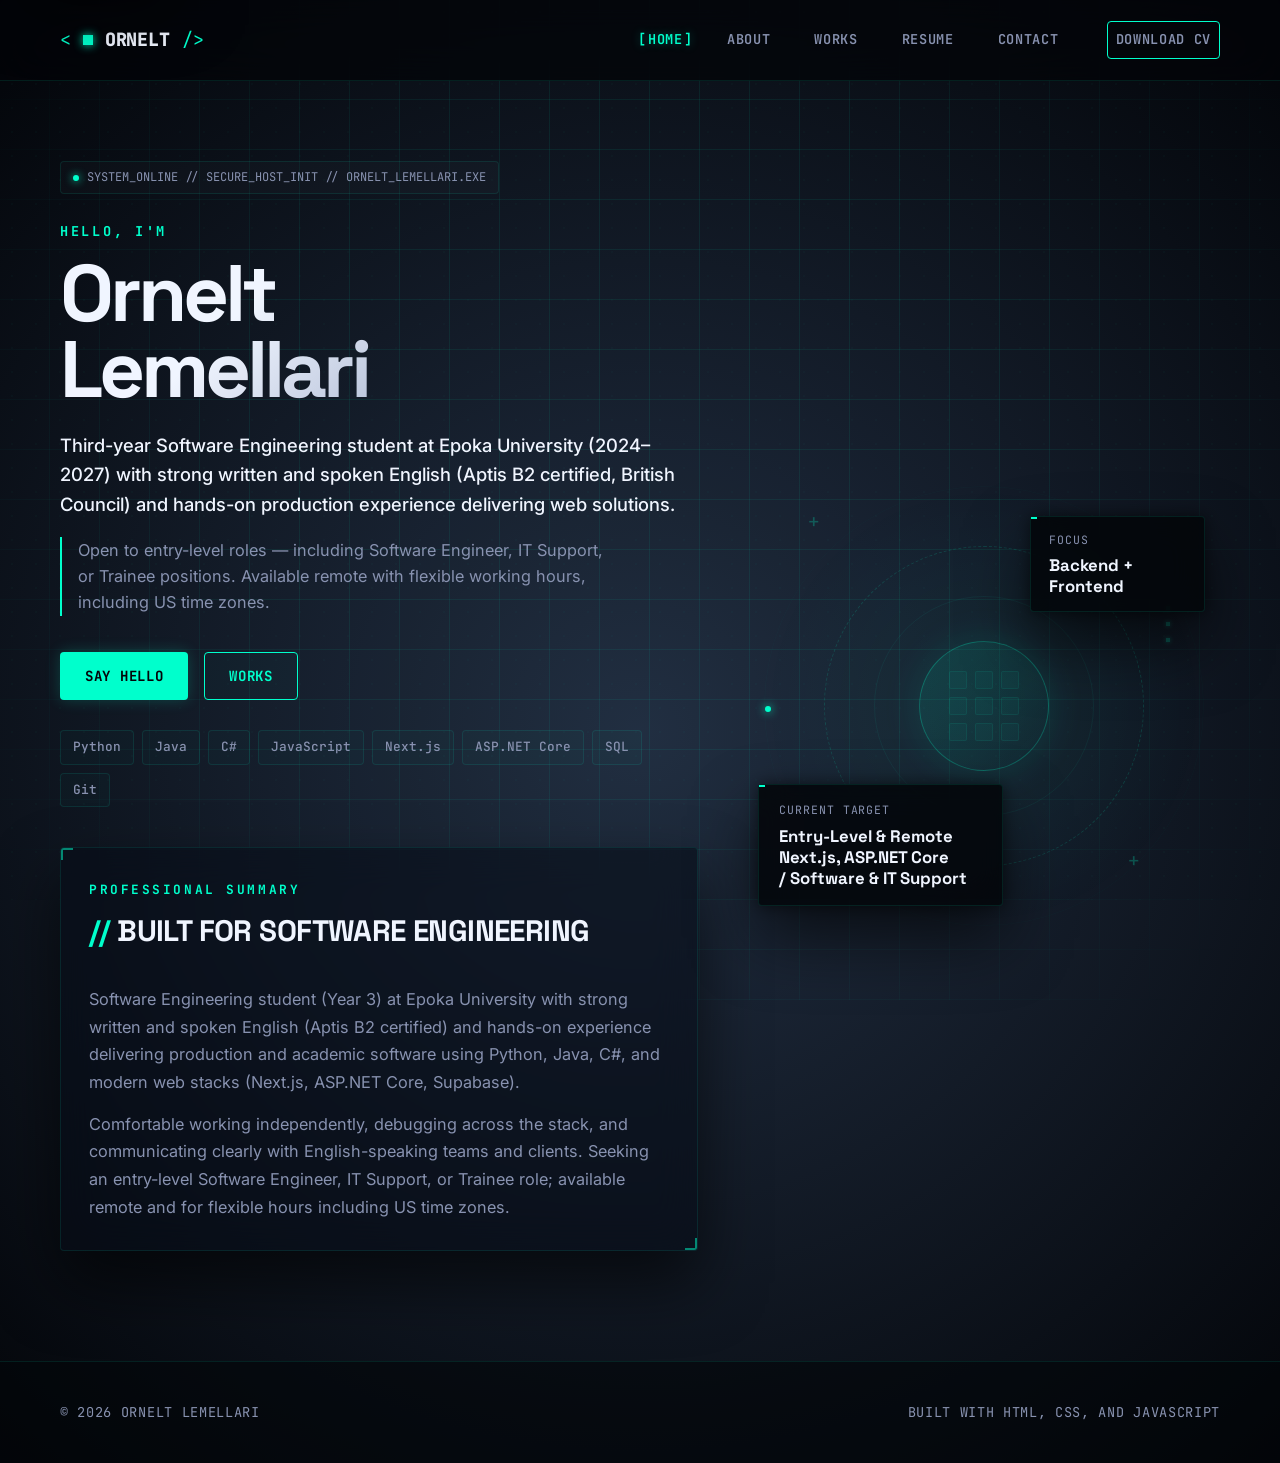
==== commit 4195b9cc: "Update portfolio: year 3 status, new projects order, experience, certifications, OG tags, and update" ====
--- a/index.html
+++ b/index.html
@@ -6,7 +6,20 @@
     <title>Ornelt Lemellari • Software Engineering</title>
     <meta
       name="description"
-      content="Personal portfolio of Ornelt Lemellari, Software Engineering student."
+      content="Personal portfolio of Ornelt Lemellari, Third-year Software Engineering student at Epoka University (2024–2027)."
+    />
+    <meta property="og:title" content="Ornelt Lemellari • Software Engineering" />
+    <meta
+      property="og:description"
+      content="Third-year Software Engineering student at Epoka University (2024–2027) with Aptis B2 certified English and production experience. Open to entry-level software, IT support, or trainee roles (remote / US time zones)."
+    />
+    <meta property="og:type" content="website" />
+    <meta property="og:url" content="https://orneltlemellari.github.io/Personal-Website/" />
+    <meta name="twitter:card" content="summary" />
+    <meta name="twitter:title" content="Ornelt Lemellari • Software Engineering" />
+    <meta
+      name="twitter:description"
+      content="Third-year Software Engineering student at Epoka University (2024–2027) with Aptis B2 certified English and production experience. Open to entry-level software, IT support, or trainee roles (remote / US time zones)."
     />
 
     <link rel="preconnect" href="https://fonts.googleapis.com" />
@@ -41,17 +54,15 @@
             </h1>
 
             <p class="sub">
-              Second-year Software Engineering student focused on building a
-              strong foundation in software development and problem solving. My
-              academic work centers around object-oriented programming, data
-              structures, and relational database design, while I continuously
-              explore how systems are structured and optimized.
+              Third-year Software Engineering student at Epoka University (2024–2027)
+              with strong written and spoken English (Aptis B2 certified, British Council)
+              and hands-on production experience delivering web solutions.
             </p>
 
             <p class="lead">
-              I am currently looking for a Junior Software Engineer or Software 
-              Engineering Internship position where I can apply my knowledge in 
-              a real development environment and continue growing through hands-on experience.
+              Open to entry-level roles — including Software Engineer, IT Support, or 
+              Trainee positions. Available remote with flexible working hours, including 
+              US time zones.
             </p>
 
             <div class="hero-actions">
@@ -62,8 +73,10 @@
             <ul class="hero-tags">
               <li>Python</li>
               <li>Java</li>
-              <li>C++</li>
-              <li>HTML/CSS</li>
+              <li>C#</li>
+              <li>JavaScript</li>
+              <li>Next.js</li>
+              <li>ASP.NET Core</li>
               <li>SQL</li>
               <li>Git</li>
             </ul>
@@ -76,16 +89,10 @@
               </div>
 
               <p class="copy">
-                Through academic and personal projects, I have developed practical experience
-                working with Python, Java, C++, and SQL-based databases, focusing on clean
-                program structure and logical problem solving.
-                <br /><br /><br /><br />
-                I enjoy understanding how systems are designed from the inside —
-                from database structure and backend logic to the way
-                applications are organized and maintained. My goal is to
-                continuously improve as a developer by writing clear,
-                maintainable code and building systems that are reliable and
-                well structured.
+                Software Engineering student (Year 3) at Epoka University with strong written and spoken English (Aptis B2 certified) and hands-on experience delivering production and academic software using Python, Java, C#, and modern web stacks (Next.js, ASP.NET Core, Supabase).
+              </p>
+              <p class="copy">
+                Comfortable working independently, debugging across the stack, and communicating clearly with English-speaking teams and clients. Seeking an entry-level Software Engineer, IT Support, or Trainee role; available remote and for flexible hours including US time zones.
               </p>
             </article>
           </div>
@@ -118,9 +125,9 @@
               <div class="floating-card bottom">
                 <span class="label">Current Target</span>
                 <span class="value">
-                  Python, Java, C++<br />
-                  SQL, Git, HTML/CSS<br />
-                  / Internship
+                  Entry-Level &amp; Remote<br />
+                  Next.js, ASP.NET Core<br />
+                  / Software &amp; IT Support
                 </span>
               </div>
 
--- a/styles.css
+++ b/styles.css
@@ -573,6 +573,10 @@
   line-height: 1.7;
 }
 
+.copy + .copy {
+  margin-top: 14px;
+}
+
 /* ==========================================================================
    Interactive HUD Orbit & Hologram Visuals
    ========================================================================== */
